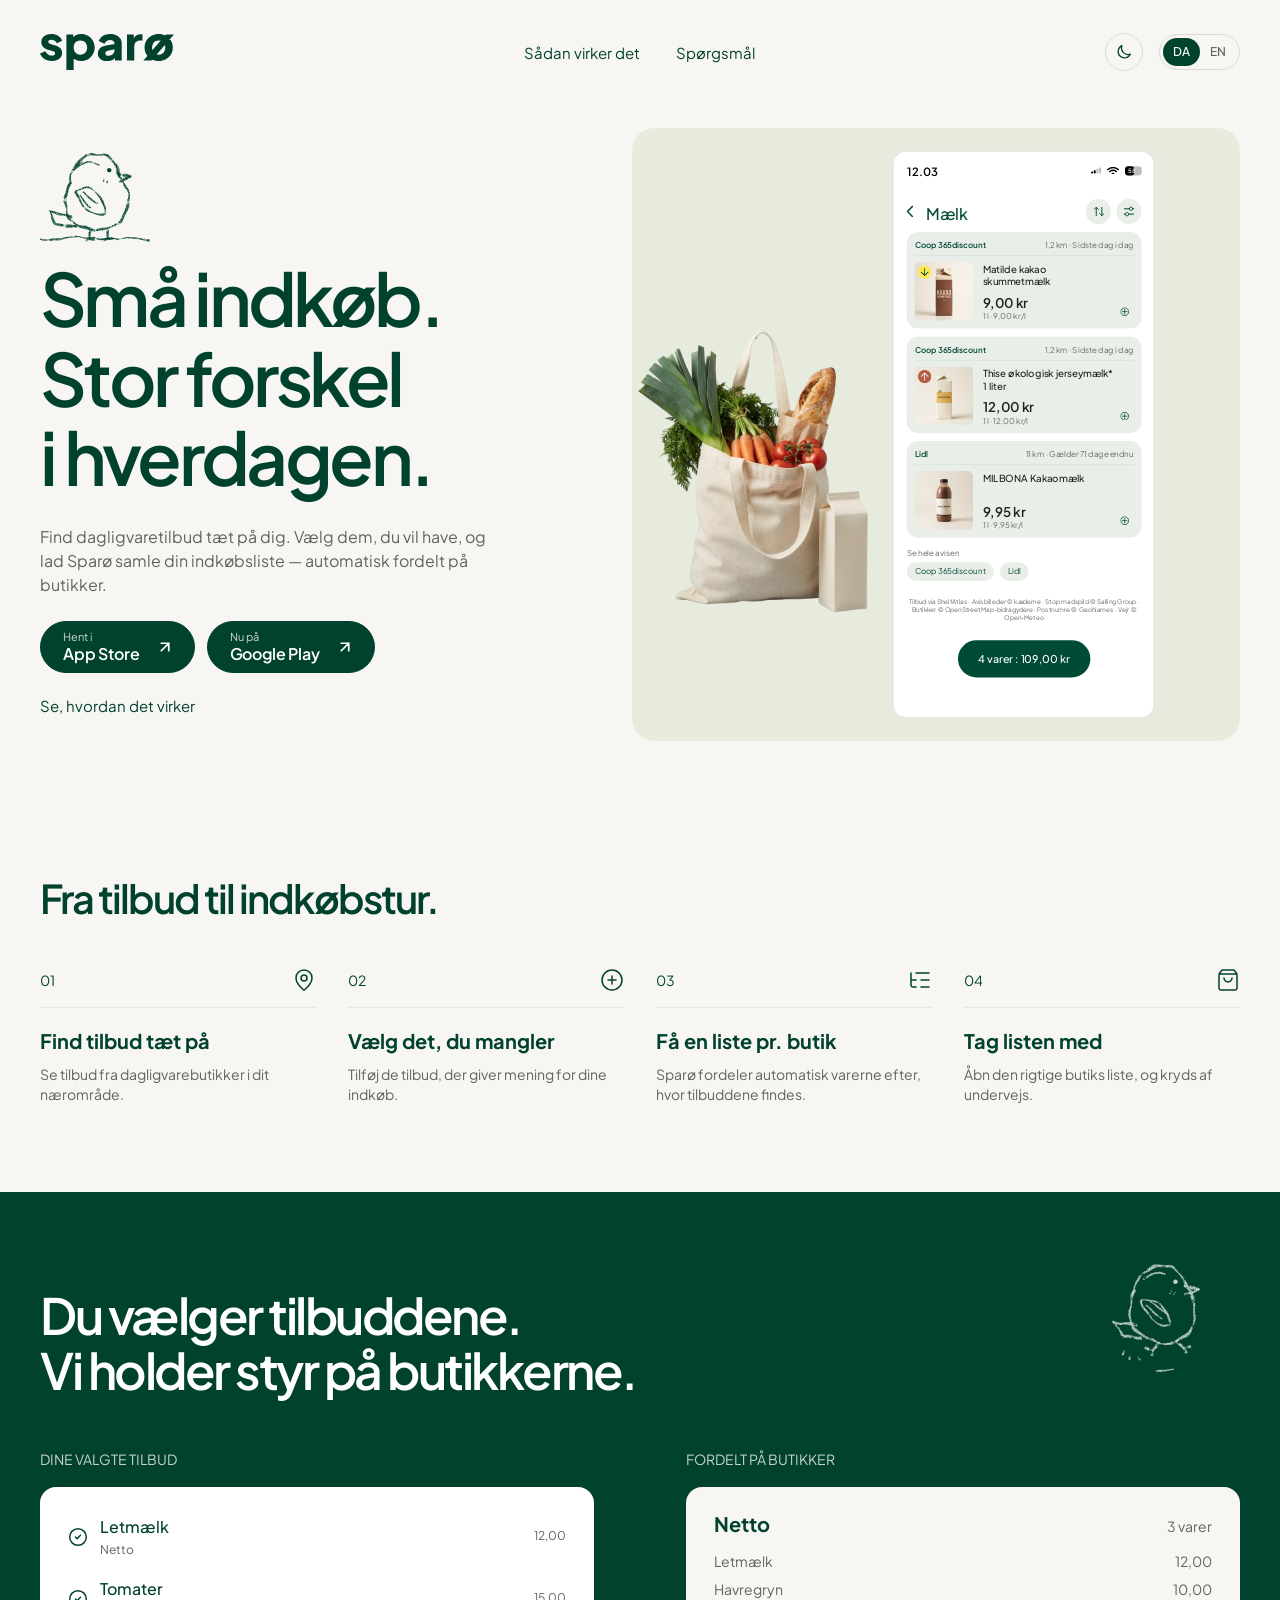
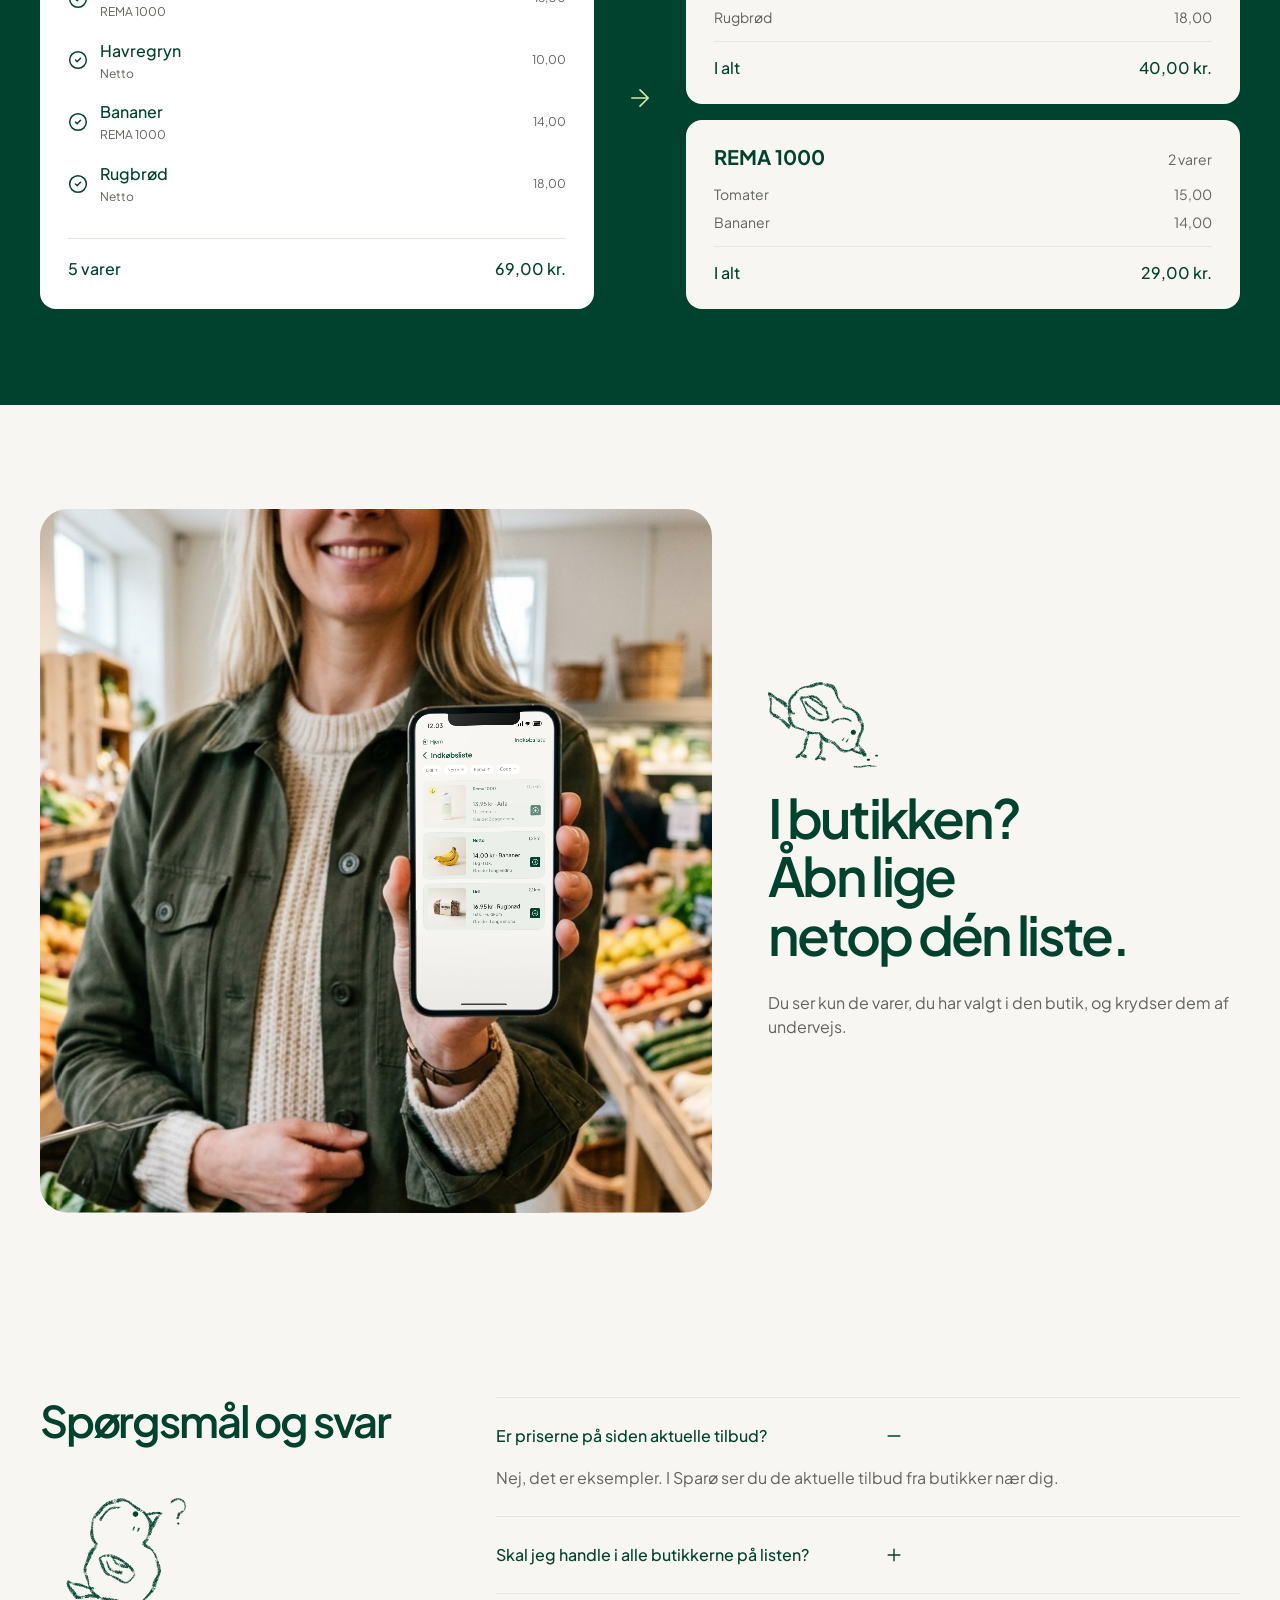
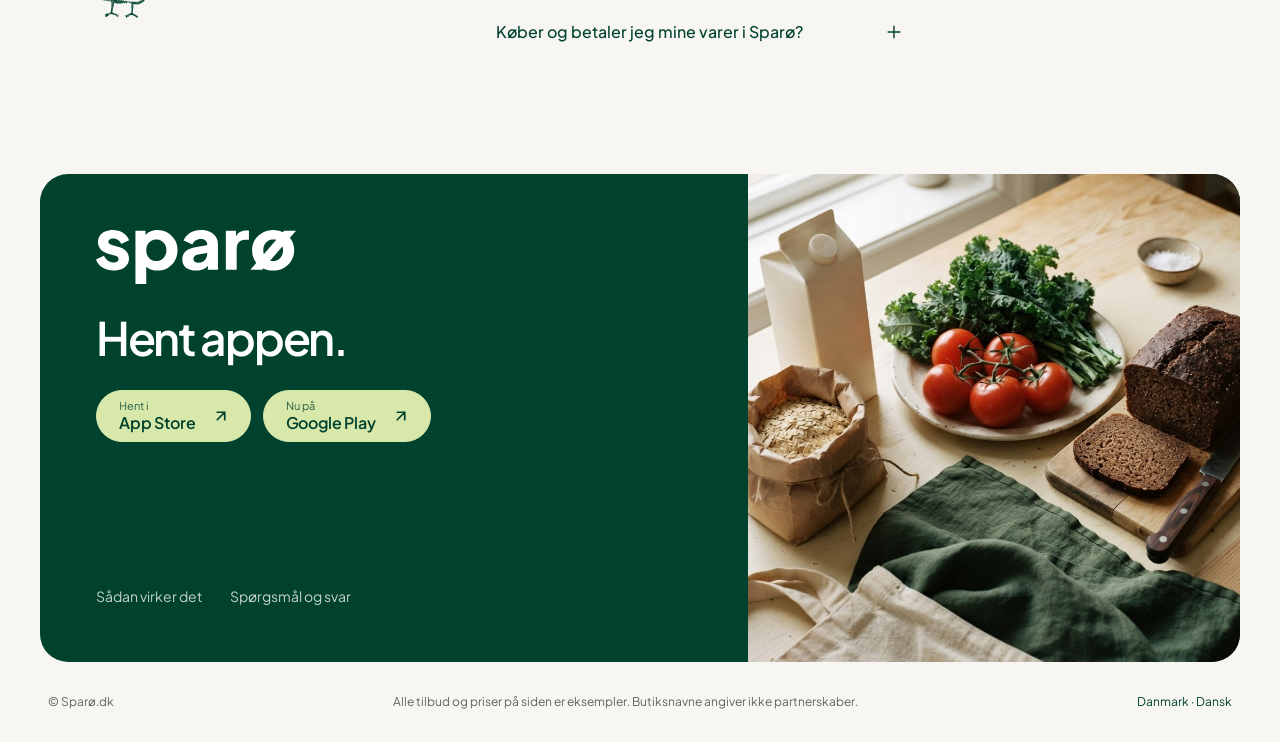
==== index.html @ b8144d5e "Add Sparø website (Danish/English) Single-page site built from the Sparø Figma designs: hero with th" ====
<!doctype html>
<html lang="da">
<head>
  <meta charset="utf-8">
  <meta name="viewport" content="width=device-width, initial-scale=1">
  <title data-i18n="meta.title">Sparø.dk · Fra tilbud til indkøbstur</title>
  <meta name="description" data-i18n-content="meta.description" content="Find dagligvaretilbud tæt på dig. Vælg dem, du vil have, og lad Sparø samle din indkøbsliste — automatisk fordelt på butikker.">
  <link rel="preconnect" href="https://fonts.googleapis.com">
  <link rel="preconnect" href="https://fonts.gstatic.com" crossorigin>
  <link href="https://fonts.googleapis.com/css2?family=Plus+Jakarta+Sans:wght@400;500;600;700&display=swap" rel="stylesheet">
  <link rel="stylesheet" href="styles.css?v=22">
  <script>
    // Theme before first paint: the visitor's saved choice, otherwise the system setting.
    (function () {
      var theme;
      try { theme = localStorage.getItem('sparo-theme'); } catch (e) {}
      if (theme !== 'light' && theme !== 'dark') theme = matchMedia('(prefers-color-scheme: dark)').matches ? 'dark' : 'light';
      document.documentElement.dataset.theme = theme;
    })();
    if (!matchMedia('(prefers-reduced-motion: reduce)').matches) {
      document.documentElement.classList.add('motion');
      setTimeout(function () { if (!window.SPARO_READY) document.documentElement.classList.remove('motion'); }, 2500);
    }
  </script>
</head>
<body>

<a class="skip-link" href="#main" data-i18n="a11y.skip">Gå til indhold</a>

<!-- Website navigation -->
<header class="site-header">
  <div class="site-header__inner container">
    <a class="site-header__logo" href="#top" aria-label="Sparø">
      <img src="assets/icons/logo.svg" width="134" height="36.5674" alt="Sparø">
    </a>
    <nav class="site-nav" id="site-nav" aria-label="Hovedmenu" data-i18n-aria="a11y.mainNav">
      <a href="#how" data-i18n="nav.how">Sådan virker det</a>
      <a href="#faq" data-i18n="nav.faq">Spørgsmål</a>
    </nav>
    <div class="site-header__actions">
      <button type="button" class="theme-toggle" data-theme-toggle aria-pressed="false" aria-label="Skift til mørk tilstand">
        <svg class="theme-toggle__icon theme-toggle__icon--moon" width="18" height="18" viewBox="0 0 24 24" fill="none" stroke="currentColor" stroke-width="1.6" stroke-linecap="round" stroke-linejoin="round" aria-hidden="true"><path d="M20.5 14.6A8.5 8.5 0 0 1 9.4 3.5 8.5 8.5 0 1 0 20.5 14.6Z"/></svg>
        <svg class="theme-toggle__icon theme-toggle__icon--sun" width="18" height="18" viewBox="0 0 24 24" fill="none" stroke="currentColor" stroke-width="1.6" stroke-linecap="round" stroke-linejoin="round" aria-hidden="true"><circle cx="12" cy="12" r="4"/><path d="M12 2.5v2M12 19.5v2M4.6 4.6 6 6M18 18l1.4 1.4M2.5 12h2M19.5 12h2M4.6 19.4 6 18M18 6l1.4-1.4"/></svg>
      </button>
      <div class="lang-switch" role="group" aria-label="Sprog / Language">
        <button type="button" class="lang-switch__btn" data-lang="da" aria-pressed="true">DA</button>
        <button type="button" class="lang-switch__btn" data-lang="en" aria-pressed="false">EN</button>
      </div>
      <button type="button" class="menu-toggle" aria-expanded="false" aria-controls="site-nav" data-i18n="nav.menu">Menu</button>
    </div>
  </div>
  <div class="scroll-progress" aria-hidden="true"></div>
</header>

<main id="main">

  <!-- Hero -->
  <section class="hero container" id="top">
    <div class="hero__promise" data-stagger>
      <img class="illo illo--perched" data-reveal="pop" src="assets/illustrations/perched.svg" width="110" height="89.5451" alt="" aria-hidden="true">
      <h1 class="display display--xl" data-reveal="headline" data-i18n="hero.title">Små indkøb.<br>Stor forskel<br>i hverdagen.</h1>
      <div class="hero__intro">
        <p class="body text-muted" data-i18n="hero.lead">Find dagligvaretilbud tæt på dig. Vælg dem, du vil have, og lad Sparø samle din indkøbsliste — automatisk fordelt på butikker.</p>
        <div class="hero__actions">
          <div class="store-ctas" role="group" aria-label="Hent appen" data-i18n-aria="store.get">
            <a class="store-btn" href="#app" data-store="ios" aria-label="Hent Sparø i App Store" data-i18n-aria="store.iosAria">
              <span class="store-btn__text"><span class="store-btn__small" data-i18n="store.iosSmall">Hent i</span><span class="store-btn__name">App Store</span></span>
              <img src="assets/icons/arrow-up-right-inverse.svg" width="18" height="18" alt="">
            </a>
            <a class="store-btn" href="#app" data-store="android" aria-label="Hent Sparø på Google Play" data-i18n-aria="store.androidAria">
              <span class="store-btn__text"><span class="store-btn__small" data-i18n="store.androidSmall">Nu på</span><span class="store-btn__name">Google Play</span></span>
              <img src="assets/icons/arrow-up-right-inverse.svg" width="18" height="18" alt="">
            </a>
          </div>
          <a class="link-nav" href="#how" data-i18n="hero.how">Se, hvordan det virker</a>
        </div>
      </div>
    </div>

    <div class="hero__story" data-reveal="scale" style="--delay: 150ms">
      <div class="stage" data-stage-width="744" data-stage-height="750">
        <div class="stage__inner story">
          <img class="story__photo" data-reveal="left" style="--delay: 550ms" data-parallax="0.04" src="assets/images/everyday-groceries.png" width="400" height="420" alt="" data-i18n-alt="alt.groceries">

          <!-- Discovery app: Figma "Sparo · Milk offers" (393 x 852), scaled to fit the story panel -->
          <div class="phone milk" data-reveal style="--delay: 400ms" aria-hidden="true">
            <p class="milk__time">12.03</p>
            <span class="milk__bar" style="left: 297.2px; top: 30px; height: 3px"></span>
            <span class="milk__bar" style="left: 301.2px; top: 28px; height: 5px"></span>
            <span class="milk__bar milk__bar--off" style="left: 305.2px; top: 26px; height: 7px"></span>
            <span class="milk__bar milk__bar--off" style="left: 309.2px; top: 24px; height: 9px"></span>
            <img class="milk__wifi" src="assets/icons/milk/wifi.svg" width="18.2001" height="11.2" alt="">
            <span class="milk__battery"><span class="milk__battery-charge"></span><span class="milk__battery-level">58</span></span>
            <img class="milk__back" src="assets/icons/milk/back.svg" width="10.4" height="18.4" alt="">
            <p class="milk__title" data-i18n="app.milk">Mælk</p>
            <img class="milk__btn" style="left: 289px" src="assets/icons/milk/sort.svg" width="38" height="38" alt="">
            <img class="milk__btn" style="left: 335px" src="assets/icons/milk/filters.svg" width="38" height="38" alt="">
            <img class="milk__sort-arrows" src="assets/icons/milk/sort-arrows.svg" width="15.35" height="13.35" alt="">
            <img class="milk__filter-icon" src="assets/icons/milk/filter-icon.svg" width="20" height="20" alt="">
            <div class="milk-offer" style="top: 121px">
              <p class="milk-offer__store">Coop 365discount</p>
              <p class="milk-offer__meta" data-i18n="app.lastDay">1,2 km · Sidste dag i dag</p>
              <span class="milk-offer__rule"></span>
              <div class="milk-offer__img">
                <img src="assets/images/product-cocoa-skim-da.jpg" data-i18n-src="img.cocoaSkim" alt="">
                <img class="milk-offer__marker milk-offer__marker--cheapest" src="assets/icons/milk/marker-cheapest.svg" width="24" height="24" alt="">
              </div>
              <p class="milk-offer__name" data-i18n="app.p1">Matilde kakao skummetmælk</p>
              <p class="milk-offer__price">9,00 kr</p>
              <p class="milk-offer__unit">1 l · 9,00 kr/l</p>
              <img class="milk-offer__add" src="assets/icons/milk/add-product.svg" width="13" height="13" alt="">
              <img class="milk-offer__plus" src="assets/icons/milk/plus.svg" width="9.2" height="9.2" alt="">
            </div>
            <div class="milk-offer" style="top: 278px">
              <p class="milk-offer__store">Coop 365discount</p>
              <p class="milk-offer__meta" data-i18n="app.lastDay">1,2 km · Sidste dag i dag</p>
              <span class="milk-offer__rule"></span>
              <div class="milk-offer__img">
                <img src="assets/images/product-jersey-da.jpg" data-i18n-src="img.jersey" alt="">
                <img class="milk-offer__marker milk-offer__marker--priciest" src="assets/icons/milk/marker-priciest.svg" width="24" height="24" alt="">
              </div>
              <p class="milk-offer__name" data-i18n="app.p2">Thise økologisk jerseymælk* 1 liter</p>
              <p class="milk-offer__price">12,00 kr</p>
              <p class="milk-offer__unit">1 l · 12,00 kr/l</p>
              <img class="milk-offer__add" src="assets/icons/milk/add-product.svg" width="13" height="13" alt="">
              <img class="milk-offer__plus" src="assets/icons/milk/plus.svg" width="9.2" height="9.2" alt="">
            </div>
            <div class="milk-offer" style="top: 435px">
              <p class="milk-offer__store">Lidl</p>
              <p class="milk-offer__meta" data-i18n="app.validLong">11 km · Gælder 71 dage endnu</p>
              <span class="milk-offer__rule"></span>
              <div class="milk-offer__img">
                <img src="assets/images/product-cocoa-bottle-da.jpg" data-i18n-src="img.cocoaBottle" alt="">
              </div>
              <p class="milk-offer__name" data-i18n="app.p3">MILBONA Kakaomælk</p>
              <p class="milk-offer__price">9,95 kr</p>
              <p class="milk-offer__unit">1 l · 9,95 kr/l</p>
              <img class="milk-offer__add" src="assets/icons/milk/add-product.svg" width="13" height="13" alt="">
              <img class="milk-offer__plus" src="assets/icons/milk/plus.svg" width="9.2" height="9.2" alt="">
            </div>
            <p class="milk__leaflet" data-i18n="app.leaflet">Se hele avisen</p>
            <span class="milk__chip" style="left: 20px; width: 131px">Coop 365discount</span>
            <span class="milk__chip" style="left: 160px; width: 43px">Lidl</span>
            <p class="milk__attribution" data-i18n="app.attribution">Tilbud via ShelfAtlas · Avisbilleder © kæderne · Stop madspild © Salling Group · Butikker © OpenStreetMap-bidragydere · Postnumre © GeoNames · Vejr © Open-Meteo</p>
            <div class="milk__basket" data-i18n="app.basket">4 varer : 109,00 kr</div>
          </div>
        </div>
      </div>
    </div>
  </section>

  <!-- How it works -->
  <section class="how" id="how">
    <div class="container">
      <h2 class="display display--md" data-reveal="headline" data-i18n="how.title">Fra tilbud til indkøbstur.</h2>
      <ol class="steps" data-stagger>
        <li class="step">
          <div class="step__marker"><span>01</span><img src="assets/icons/map-pin.svg" width="24" height="24" alt=""></div>
          <h3 class="heading" data-i18n="how.s1.title">Find tilbud tæt på</h3>
          <p class="body-sm text-muted" data-i18n="how.s1.text">Se tilbud fra dagligvarebutikker i dit nærområde.</p>
        </li>
        <li class="step">
          <div class="step__marker"><span>02</span><img src="assets/icons/circle-plus.svg" width="24" height="24" alt=""></div>
          <h3 class="heading" data-i18n="how.s2.title">Vælg det, du mangler</h3>
          <p class="body-sm text-muted" data-i18n="how.s2.text">Tilføj de tilbud, der giver mening for dine indkøb.</p>
        </li>
        <li class="step">
          <div class="step__marker"><span>03</span><img src="assets/icons/list-tree.svg" width="24" height="24" alt=""></div>
          <h3 class="heading" data-i18n="how.s3.title">Få en liste pr. butik</h3>
          <p class="body-sm text-muted" data-i18n="how.s3.text">Sparø fordeler automatisk varerne efter, hvor tilbuddene findes.</p>
        </li>
        <li class="step">
          <div class="step__marker"><span>04</span><img src="assets/icons/shopping-bag.svg" width="24" height="24" alt=""></div>
          <h3 class="heading" data-i18n="how.s4.title">Tag listen med</h3>
          <p class="body-sm text-muted" data-i18n="how.s4.text">Åbn den rigtige butiks liste, og kryds af undervejs.</p>
        </li>
      </ol>
    </div>
  </section>

  <!-- Sorted by store -->
  <section class="sorted" id="list">
    <div class="container">
      <img class="illo illo--hopping" data-reveal="pop" style="--delay: 300ms" src="assets/illustrations/hopping-light.svg" width="88" height="108.455" alt="" aria-hidden="true" loading="lazy">
      <div class="split-heading">
        <div class="split-heading__title split-heading__title--740" data-stagger>
          <h2 class="display display--lg2 text-inverse" data-reveal="headline" data-i18n="sorted.title">Du vælger tilbuddene.<br>Vi holder styr på butikkerne.</h2>
        </div>
      </div>

      <div class="flow" data-stagger style="--stagger: 160ms">
        <div class="flow__stage">
          <p class="flow__label" data-i18n="sorted.selectedLabel">DINE VALGTE TILBUD</p>
          <div class="summary" data-stagger style="--delay: 350ms; --stagger: 70ms">
            <div class="summary__item">
              <img src="assets/icons/circle-check-small.svg" width="20" height="20" alt="">
              <div><strong data-i18n="item.milk">Letmælk</strong><span>Netto</span></div>
              <span class="summary__price">12,00</span>
            </div>
            <div class="summary__item">
              <img src="assets/icons/circle-check-small.svg" width="20" height="20" alt="">
              <div><strong data-i18n="item.tomatoes">Tomater</strong><span>REMA 1000</span></div>
              <span class="summary__price">15,00</span>
            </div>
            <div class="summary__item">
              <img src="assets/icons/circle-check-small.svg" width="20" height="20" alt="">
              <div><strong data-i18n="item.oats">Havregryn</strong><span>Netto</span></div>
              <span class="summary__price">10,00</span>
            </div>
            <div class="summary__item">
              <img src="assets/icons/circle-check-small.svg" width="20" height="20" alt="">
              <div><strong data-i18n="item.bananas">Bananer</strong><span>REMA 1000</span></div>
              <span class="summary__price">14,00</span>
            </div>
            <div class="summary__item">
              <img src="assets/icons/circle-check-small.svg" width="20" height="20" alt="">
              <div><strong data-i18n="item.rye">Rugbrød</strong><span>Netto</span></div>
              <span class="summary__price">18,00</span>
            </div>
            <div class="summary__total"><span data-i18n="sorted.count">5 varer</span><span>69,00 kr.</span></div>
          </div>
        </div>

        <img class="flow__arrow" data-reveal="left" src="assets/icons/arrow-right.svg" width="28" height="28" alt="">

        <div class="flow__stage">
          <p class="flow__label" data-i18n="sorted.groupsLabel">FORDELT PÅ BUTIKKER</p>
          <div class="store-groups" data-stagger style="--delay: 650ms; --stagger: 140ms">
          <article class="store-card">
            <div class="store-card__head"><h3 class="heading">Netto</h3><span data-i18n="sorted.items3">3 varer</span></div>
            <ul class="store-card__items">
              <li><span data-i18n="item.milk">Letmælk</span><span>12,00</span></li>
              <li><span data-i18n="item.oats">Havregryn</span><span>10,00</span></li>
              <li><span data-i18n="item.rye">Rugbrød</span><span>18,00</span></li>
            </ul>
            <div class="store-card__total"><span data-i18n="sorted.subtotal">I alt</span><span>40,00 kr.</span></div>
          </article>
          <article class="store-card">
            <div class="store-card__head"><h3 class="heading">REMA 1000</h3><span data-i18n="sorted.items2">2 varer</span></div>
            <ul class="store-card__items">
              <li><span data-i18n="item.tomatoes">Tomater</span><span>15,00</span></li>
              <li><span data-i18n="item.bananas">Bananer</span><span>14,00</span></li>
            </ul>
            <div class="store-card__total"><span data-i18n="sorted.subtotal">I alt</span><span>29,00 kr.</span></div>
          </article>
          </div>
        </div>
      </div>
    </div>
  </section>

  <!-- In the store -->
  <section class="trip container">
    <div class="trip__media" data-reveal="scale">
      <div class="stage" data-stage-width="680" data-stage-height="712">
        <div class="stage__inner trip-photo">
          <div class="trip-photo__scene" data-parallax="0.04">
            <img class="trip-photo__img" src="assets/images/in-store-shopper.jpg" width="1024" height="1024" alt="" data-i18n-alt="alt.trip">
            <!-- Sparø UI warped onto the phone screen in the photo -->
            <div class="phone-screen" aria-hidden="true">
              <div class="phone-screen__ui" data-reveal="fade" style="--delay: 500ms">
                <div class="phone-screen__status">
                  <span class="phone__time">12.03</span>
                  <span class="phone__indicators">
                    <span class="phone__signal"><i></i><i></i><i></i><i></i></span>
                    <img src="assets/icons/wifi.svg" width="16" height="12" alt="">
                    <span class="phone__battery"><span><i></i></span><b></b></span>
                  </span>
                </div>
                <div class="mini-app">
                  <div class="mini-app__nav">
                    <span class="mini-app__home"><img src="assets/icons/home.svg" width="16" height="16" alt=""><span data-i18n="app.home">Hjem</span></span>
                    <span data-i18n="app.shoppingList">Indkøbsliste</span>
                  </div>
                  <div class="mini-app__heading">
                    <img src="assets/icons/back.svg" width="12" height="20" alt="">
                    <strong data-i18n="app.shoppingList">Indkøbsliste</strong>
                  </div>
                  <div class="mini-app__chips">
                    <span class="chip chip--static">Lidl<img src="assets/icons/price-up.svg" width="8" height="8" alt=""></span>
                    <span class="chip chip--static">Netto<img src="assets/icons/price-up.svg" width="8" height="8" alt=""></span>
                    <span class="chip chip--static">Rema<img src="assets/icons/price-up.svg" width="8" height="8" alt=""></span>
                    <span class="chip chip--static">Coop<img src="assets/icons/price-up.svg" width="8" height="8" alt=""></span>
                  </div>
                  <div class="product-row product-row--faded">
                    <div class="product-row__photo">
                      <img class="product-row__img" src="assets/images/product-milk-da.jpg" data-i18n-src="img.milk" alt="">
                      <img class="product-row__marker" src="assets/icons/marker-cheapest.svg" width="24" height="24" alt="">
                    </div>
                    <div class="product-row__body">
                      <div class="product-row__top"><strong>Rema 1000</strong><span data-i18n="app.r1.dist">0,5 km</span></div>
                      <div class="product-row__bottom">
                        <div>
                          <p class="product-row__price" data-i18n="app.r1.price">13,95 kr · Arla</p>
                          <p data-i18n="app.r1.meta">1 l · Letmælk</p>
                          <p data-i18n="app.r1.valid">Gælder 2 dage endnu</p>
                        </div>
                        <img src="assets/icons/row-arrow.svg" width="29" height="29" alt="">
                      </div>
                    </div>
                  </div>
                  <div class="product-row">
                    <div class="product-row__photo">
                      <img class="product-row__img" src="assets/images/product-bananas.jpg" alt="">
                    </div>
                    <div class="product-row__body">
                      <div class="product-row__top"><strong>Netto</strong><span data-i18n="app.r2.dist">1,2 km</span></div>
                      <div class="product-row__bottom">
                        <div>
                          <p class="product-row__price" data-i18n="app.r2.price">14,00 kr · Bananer</p>
                          <p data-i18n="app.r2.meta">1 kg · 1 stk.</p>
                          <p data-i18n="app.r2.valid">Gælder 1 dag endnu</p>
                        </div>
                        <img src="assets/icons/row-arrow.svg" width="29" height="29" alt="">
                      </div>
                    </div>
                  </div>
                  <div class="product-row">
                    <div class="product-row__photo">
                      <img class="product-row__img" src="assets/images/product-rye-da.jpg" data-i18n-src="img.rye" alt="">
                    </div>
                    <div class="product-row__body">
                      <div class="product-row__top"><strong>Lidl</strong><span data-i18n="app.r3.dist">2,1 km</span></div>
                      <div class="product-row__bottom">
                        <div>
                          <p class="product-row__price" data-i18n="app.r3.price">16,95 kr · Rugbrød</p>
                          <p data-i18n="app.r3.meta">1 stk. · Fuldkorn</p>
                          <p data-i18n="app.r3.valid">Gælder 3 dage endnu</p>
                        </div>
                        <img src="assets/icons/row-arrow.svg" width="29" height="29" alt="">
                      </div>
                    </div>
                  </div>
                </div>
                <span class="phone-screen__home-bar"></span>
              </div>
              <span class="phone-screen__notch"></span>
              <span class="phone-screen__glare"></span>
            </div>
          </div>
        </div>
      </div>
    </div>

    <div class="trip__guidance" data-stagger>
      <img class="illo illo--pecking" data-reveal="pop" src="assets/illustrations/pecking.svg" width="110" height="85.4822" alt="" aria-hidden="true" loading="lazy">
      <h2 class="display display--xl2" data-reveal="headline" data-i18n="trip.title">I butikken?<br>Åbn lige<br>netop dén liste.</h2>
      <p class="body text-muted" data-i18n="trip.lead">Du ser kun de varer, du har valgt i den butik, og krydser dem af undervejs.</p>
    </div>
  </section>

  <!-- Questions -->
  <section class="faq" id="faq">
    <div class="container faq__inner">
      <div class="faq__intro" data-stagger>
        <h2 class="display display--lg" data-reveal="headline" data-i18n="faq.title">Spørgsmål og svar</h2>
        <img class="illo illo--curious" data-reveal="pop" src="assets/illustrations/curious.svg" width="120" height="119.931" alt="" aria-hidden="true" loading="lazy">
      </div>
      <div class="faq__list" data-stagger style="--stagger: 80ms">
        <details class="faq-item" open>
          <summary>
            <span data-i18n="faq.q1">Er priserne på siden aktuelle tilbud?</span>
            <span class="faq-item__icon"><img class="faq-item__minus" src="assets/icons/minus.svg" width="20" height="20" alt=""><img class="faq-item__plus" src="assets/icons/plus.svg" width="20" height="20" alt=""></span>
          </summary>
          <div class="faq-item__body"><p class="body text-muted" data-i18n="faq.a1">Nej, det er eksempler. I Sparø ser du de aktuelle tilbud fra butikker nær dig.</p></div>
        </details>
        <details class="faq-item">
          <summary>
            <span data-i18n="faq.q2">Skal jeg handle i alle butikkerne på listen?</span>
            <span class="faq-item__icon"><img class="faq-item__minus" src="assets/icons/minus.svg" width="20" height="20" alt=""><img class="faq-item__plus" src="assets/icons/plus.svg" width="20" height="20" alt=""></span>
          </summary>
          <div class="faq-item__body"><p class="body text-muted" data-i18n="faq.a2">Nej. Du kan fjerne varer eller springe en butik over.</p></div>
        </details>
        <details class="faq-item">
          <summary>
            <span data-i18n="faq.q3">Køber og betaler jeg mine varer i Sparø?</span>
            <span class="faq-item__icon"><img class="faq-item__minus" src="assets/icons/minus.svg" width="20" height="20" alt=""><img class="faq-item__plus" src="assets/icons/plus.svg" width="20" height="20" alt=""></span>
          </summary>
          <div class="faq-item__body"><p class="body text-muted" data-i18n="faq.a3">Nej. Du handler og betaler i butikken, som du plejer.</p></div>
        </details>
      </div>
    </div>
  </section>

</main>

<!-- Footer -->
<footer class="site-footer" id="app">
  <div class="container">
    <div class="app-card" data-reveal="scale">
      <div class="app-card__content" data-stagger style="--delay: 200ms">
        <img class="app-card__logo" src="assets/icons/logo-inverse.svg" width="256" height="69.8601" alt="Sparø">
        <h2 class="display display--lg3 text-inverse" data-reveal="headline" data-i18n="footer.title">Hent appen.</h2>
        <div class="store-ctas" role="group" aria-label="Hent appen" data-i18n-aria="store.get">
          <a class="store-btn store-btn--lime" href="#app" data-store="ios" aria-label="Hent Sparø i App Store" data-i18n-aria="store.iosAria">
            <span class="store-btn__text"><span class="store-btn__small" data-i18n="store.iosSmall">Hent i</span><span class="store-btn__name">App Store</span></span>
            <img src="assets/icons/arrow-up-right.svg" width="18" height="18" alt="">
          </a>
          <a class="store-btn store-btn--lime" href="#app" data-store="android" aria-label="Hent Sparø på Google Play" data-i18n-aria="store.androidAria">
            <span class="store-btn__text"><span class="store-btn__small" data-i18n="store.androidSmall">Nu på</span><span class="store-btn__name">Google Play</span></span>
            <img src="assets/icons/arrow-up-right.svg" width="18" height="18" alt="">
          </a>
        </div>
        <nav class="app-card__links" aria-label="Sidefod" data-i18n-aria="a11y.footerNav">
          <a href="#how" data-i18n="nav.how">Sådan virker det</a>
          <a href="#faq" data-i18n="footer.faq">Spørgsmål og svar</a>
        </nav>
      </div>
      <img class="app-card__photo" data-parallax="0.05" src="assets/images/groceries-at-home.jpg" width="464" height="488" alt="" data-i18n-alt="alt.home" loading="lazy">
    </div>
    <div class="site-footer__notes" data-reveal="fade">
      <p>© Sparø.dk</p>
      <p data-i18n="footer.disclaimer">Alle tilbud og priser på siden er eksempler. Butiksnavne angiver ikke partnerskaber.</p>
      <button type="button" class="site-footer__lang" data-lang-toggle data-i18n="footer.lang">Danmark · Dansk</button>
    </div>
  </div>
</footer>

<script src="i18n.js?v=22"></script>
<script src="main.js?v=22"></script>
</body>
</html>
---- styles.css ----
/* Sparø — tokens from the Figma "Sparo" variables */
:root {
  --brand-primary: #00422e;
  --text-brand: #00422e;
  --text-primary: #20211f;
  --text-muted: #62635e;
  --text-secondary: #777873;
  --text-inverse: #ffffff;
  --text-mint: #c4d3c8;
  --background-page: #f7f6f2;
  --surface-default: #ffffff;
  --surface-selected: #00422e;
  --surface-sage: #e6ebdd;
  --surface-lime: #d8e8ab;
  --surface-photo: #f4f0e7;
  --surface-store: #f0f2ea;
  --color-soft-green: #eaf0e9;
  --border-subtle: #e7e5de;
  --border-control: #d9d9d9;
  --border-hover: #dcdad1;

  /* Roles: brand green as text vs. as a filled panel; dark mode splits them */
  --ink: #00422e;
  --panel: #00422e;
  --panel-hover: #00563c;
  --header-bg: rgba(247, 246, 242, 0.88);
  --header-bg-clear: rgba(247, 246, 242, 0);

  /* in-app mockup palette */
  --app-green: #004b38;
  --app-surface: #e9efe8;
  --app-muted: #686c66;
  --app-ink: #202420;
  --app-rule: #d5ded5;

  --radius-pill: 999px;
  --radius-card: 16px;
  --radius-control: 8px;
  --radius-chip: 23px;
  --radius-search: 51px;
  --radius-panel: 28px;

  --shadow-surface: 0 2px 8px 0 rgba(32, 33, 31, 0.04);

  --gutter: 64px;
  --font: "Plus Jakarta Sans", system-ui, -apple-system, "Segoe UI", sans-serif;
  color-scheme: light;
}

/* Dark mode: set on <html> by the inline head script (system setting or the visitor's choice) */
:root[data-theme="dark"] {
  --text-brand: #e2edd8;
  --text-primary: #e8eee9;
  --text-muted: #a3aea7;
  --text-secondary: #8d998f;
  --background-page: #0f1612;
  --surface-default: #18221d;
  --surface-selected: #2f6b50;
  --surface-sage: #1c2a23;
  --border-subtle: #29362f;
  --border-control: #3b4b42;
  --border-hover: #3f5046;
  --ink: #e2edd8;
  --panel: #12392b;
  --panel-hover: #1a4a38;
  --header-bg: rgba(15, 22, 18, 0.86);
  --header-bg-clear: rgba(15, 22, 18, 0);
  color-scheme: dark;
}

/* The phone mockups are app screenshots,
so they keep the light palette in both themes */
.phone,
.phone-screen {
  --text-brand: #00422e; --text-primary: #20211f; --text-muted: #62635e; --text-secondary: #777873;
  --background-page: #f7f6f2; --surface-default: #ffffff; --border-subtle: #e7e5de; --ink: #00422e;
  color: var(--ink);
}

*, *::before, *::after { box-sizing: border-box; }

html { scroll-behavior: smooth; -webkit-text-size-adjust: 100%; }
@media (prefers-reduced-motion: reduce) { html { scroll-behavior: auto; } }

body {
  margin: 0;
  background: var(--background-page);
  color: var(--ink);
  font-family: var(--font);
  font-size: 16px;
  line-height: 24px;
  -webkit-font-smoothing: antialiased;
  overflow-x: hidden;
}

h1, h2, h3, p, ol, ul { margin: 0; }
ol, ul { padding: 0; list-style: none; }
img { display: block; flex-shrink: 0; }
a { color: inherit; text-decoration: none; }
button { font: inherit; color: inherit; background: none; border: 0; padding: 0; cursor: pointer; }
[hidden] { display: none !important; }

:focus-visible { outline: 2px solid var(--ink); outline-offset: 3px; border-radius: 4px; }
.sorted :focus-visible, .app-card :focus-visible { outline-color: var(--surface-lime); }
.skip-link {
  position: absolute; left: 16px; top: -48px; z-index: 100;
  background: var(--panel); color: var(--text-inverse);
  padding: 8px 16px; border-radius: var(--radius-pill); font-size: 14px;
}
.skip-link:focus { top: 16px; }

.container { width: 100%; max-width: 1440px; margin-inline: auto; padding-inline: var(--gutter); }
/* ---------- Type ---------- */
.display { font-weight: 600; line-height: 1.09; letter-spacing: -0.05em; color: var(--ink); }
.display--xl { font-size: clamp(46px, 5.7vw, 82px); }
.display--xl2 { font-size: clamp(40px, 4.2vw, 60px); }
.display--lg { font-size: clamp(34px, 3.4vw, 48px); }
.display--md { font-size: clamp(32px, 3.1vw, 44px); }
.display--lg2 { font-size: clamp(36px, 3.9vw, 56px); }
.display--lg3 { font-size: clamp(36px, 3.6vw, 52px); }
.heading { font-size: 20px; line-height: 26px; font-weight: 700; color: var(--ink); }
.body { font-size: 16px; line-height: 24px; }
.body-sm { font-size: 14px; line-height: 20px; }
.text-muted { color: var(--text-muted); }
.text-inverse { color: var(--text-inverse); }
.store-btn:active, .chip:active { scale: .97; }
.link-nav { font-size: 15px; line-height: 21px; color: var(--ink); white-space: nowrap; }
.link-nav:hover, .site-nav a:hover { text-decoration: underline; text-underline-offset: 4px; }

/* ---------- App store CTAs ---------- */
.store-ctas { display: flex; flex-wrap: wrap; gap: 12px; }
.store-btn {
  display: inline-flex; align-items: center; gap: 16px;
  min-height: 52px; padding: 8px 20px 8px 22px; border-radius: var(--radius-pill);
  background: var(--panel); color: var(--text-inverse);
  border: 1px solid var(--panel);
  transition: background-color .2s ease, border-color .2s ease;
}
.store-btn__text { display: flex; flex-direction: column; }
.store-btn__small { font-size: 11px; line-height: 14px; opacity: .8; }
.store-btn__name { font-size: 16px; line-height: 20px; font-weight: 600; letter-spacing: -0.01em; white-space: nowrap; }
.store-btn img { transition: transform .2s ease; }
.store-btn:hover { background: var(--panel-hover); }
.store-btn:hover img { transform: translate(2px, -2px); }
.store-btn--lime { background: var(--surface-lime); color: var(--brand-primary); border-color: var(--surface-lime); }
.store-btn--lime:hover { background: #e3f0bd; border-color: #e3f0bd; }

/* ---------- Illustrations ---------- */
.illo { pointer-events: none; user-select: none; }
.hero__promise, .sorted > .container { position: relative; }
.illo--perched { align-self: flex-start; margin-bottom: -12px; }
.illo--pecking { align-self: flex-start; margin-bottom: -8px; }
.illo--hopping { position: absolute; top: 72px; right: calc(var(--gutter) + 40px); }
.illo--curious { margin: 30px 0 0 26px; }

/* ---------- Header ---------- */
.site-header {
  position: sticky; top: 0; z-index: 50;
  background: var(--header-bg-clear);
  transition: background-color .35s ease, box-shadow .35s ease, backdrop-filter .35s ease;
}
.site-header.is-scrolled, .site-header.is-open {
  background: var(--header-bg);
  -webkit-backdrop-filter: saturate(1.4) blur(14px); backdrop-filter: saturate(1.4) blur(14px);
  box-shadow: 0 10px 30px -22px rgba(32, 33, 31, 0.35);
}
.site-header__logo img { transform-origin: left center; transition: transform .45s var(--ease-out); }
.site-header.is-scrolled .site-header__logo img { transform: scale(.88); }
.scroll-progress {
  position: absolute; left: 0; right: 0; bottom: 0; height: 2px;
  background: var(--ink); transform-origin: left center; transform: scaleX(var(--progress, 0));
  opacity: 0; transition: opacity .3s ease;
}
.site-header.is-scrolled .scroll-progress { opacity: 1; }
section[id] { scroll-margin-top: 88px; }
.site-header__inner { height: 104px; display: flex; align-items: center; justify-content: space-between; gap: 24px; }
.site-nav { display: flex; gap: 36px; font-size: 15px; line-height: 21px; white-space: nowrap; }
.site-header__actions { display: flex; align-items: center; gap: 16px; }

.lang-switch { display: inline-flex; padding: 3px; border: 1px solid var(--border-control); border-radius: var(--radius-pill); }
.lang-switch__btn { font-size: 12px; line-height: 16px; font-weight: 500; padding: 6px 10px; border-radius: var(--radius-pill); color: var(--text-muted); }
.lang-switch__btn[aria-pressed="true"] { background: var(--surface-selected); color: var(--text-inverse); }

.theme-toggle {
  position: relative; width: 38px; height: 38px; flex-shrink: 0;
  display: inline-flex; align-items: center; justify-content: center;
  border: 1px solid var(--border-control); border-radius: var(--radius-pill); color: var(--ink);
  transition: border-color .2s ease, background-color .2s ease;
}
.theme-toggle:hover { border-color: var(--ink); }
.theme-toggle__icon { position: absolute; transition: opacity .3s ease, transform .5s var(--ease-out); }
.theme-toggle__icon--sun, :root[data-theme="dark"] .theme-toggle__icon--moon { opacity: 0; transform: rotate(-60deg) scale(.6); }
:root[data-theme="dark"] .theme-toggle__icon--sun { opacity: 1; transform: none; }

/* Cross-fade between themes where the browser supports view transitions */
::view-transition-old(root),
::view-transition-new(root) { animation-duration: .45s; }

.menu-toggle { display: none; font-size: 15px; line-height: 21px; font-weight: 500; padding: 10px 16px; border: 1px solid var(--border-control); border-radius: var(--radius-pill); }

/* ---------- Scaled stages ---------- */
.stage { position: relative; width: 100%; }
.stage__inner { position: absolute; top: 0; left: 0; transform: scale(var(--stage-scale, 1)); transform-origin: top left; }

/* ---------- Hero ---------- */
.hero { display: flex; align-items: center; gap: 40px; padding: 24px 40px 64px var(--gutter); }
.hero__promise { width: 552px; flex-shrink: 0; display: flex; flex-direction: column; gap: 28px; }
.hero__promise .display--xl { white-space: nowrap; }
.hero__intro { width: 460px; max-width: 100%; display: flex; flex-direction: column; gap: 24px; }
.hero__actions { display: flex; align-items: center; gap: 22px; flex-wrap: wrap; }
.hero__story { flex: 1; min-width: 0; }

.story { width: 744px; height: 750px; background: var(--surface-sage); border-radius: var(--radius-panel); overflow: hidden; }
.story__photo { position: absolute; left: -40px; top: 206px; width: 400px; height: 420px; object-fit: cover; }

.phone {
  position: absolute; left: 282px; top: 28px; width: 393px; height: 694px;
  display: flex; flex-direction: column; gap: 8px; overflow: hidden;
  background: #fff; border: 1px solid var(--border-control); border-radius: 16px;
}

/* Hero phone,
laid out exactly as the Figma "Sparo · Milk offers" frame (393 x 852) and scaled to 694px tall */
.milk { display: block; left: 318.5px; height: 852px; scale: 0.8146; transform-origin: 0 0; border-radius: 20px; }
.milk > * { position: absolute; margin: 0; }
.milk__time { left: 21px; top: 19px; font-size: 17px; line-height: 22.1px; font-weight: 600; color: #000; }
.milk__bar { width: 2.8px; border-radius: 1px; background: #000; }
.milk__bar--off { background: #bdbdbd; }
.milk__wifi { left: 320.9px; top: 22.9px; }
.milk__battery { left: 348px; top: 21.5px; width: 25px; height: 14px; border-radius: 5px; background: #bdbdbd; }
.milk__battery-charge { position: absolute; inset: 0 auto 0 0; width: 14px; border-radius: 5px; background: #000; }
.milk__battery-level { position: absolute; left: 5px; top: 0; width: 16px; font-size: 9px; line-height: 14px; font-weight: 600; color: #fff; }
.milk__back { left: 19.8px; top: 80.8px; }
.milk__title { left: 49px; top: 76px; font-size: 24px; line-height: 34px; font-weight: 500; color: #004b38; }
.milk__btn { top: 71px; }
.milk__sort-arrows { left: 301.3px; top: 83.3px; }
.milk__filter-icon { left: 344px; top: 80px; }

.milk-offer { left: 20px; width: 353px; height: 145px; border-radius: 17px; background: #e9efe8; overflow: hidden; }
.milk-offer > * { position: absolute; margin: 0; }
.milk-offer__store { left: 12px; top: 11px; font-size: 12px; line-height: 18px; font-weight: 600; color: #004b38; white-space: nowrap; }
.milk-offer__meta { right: 12px; top: 11px; font-size: 12px; line-height: 18px; color: #686c66; text-align: right; white-space: nowrap; }
.milk-offer__rule { left: 12px; top: 34.5px; width: 329px; height: 0.5px; background: #d5ded5; }
.milk-offer__img { left: 12px; top: 45px; width: 88px; height: 88px; border-radius: 8px; overflow: hidden; background: #f4f0e7; }
.milk-offer__img > img:first-child { width: 100%; height: 100%; object-fit: cover; }
.milk-offer__marker { position: absolute; left: 5px; top: 5px; width: 20px; height: 20px; }
.milk-offer__marker--priciest { rotate: 180deg; }
.milk-offer__name { left: 114px; top: 46px; width: 200px; font-size: 14.6px; line-height: 19px; font-weight: 500; color: #202420; }
.milk-offer__price { left: 114px; top: 92px; font-size: 20px; line-height: 27px; font-weight: 600; color: #202420; }
.milk-offer__unit { left: 114px; top: 118px; font-size: 12px; line-height: 17px; color: #686c66; }
.milk-offer__add { left: 321px; top: 113px; }
.milk-offer__plus { left: 322.9px; top: 114.9px; }

.milk__leaflet { left: 20px; top: 595px; font-size: 12px; line-height: 18px; color: #686c66; }
.milk__chip { top: 617px; height: 28px; padding: 5px 12px; border-radius: 14px; background: #e9efe8; font-size: 12px; line-height: 18px; color: #004b38; white-space: nowrap; }
.milk__attribution { left: 20px; top: 669px; width: 353px; font-size: 9.5px; line-height: 12px; color: #686c66; text-align: center; }
.milk__basket {
  left: 97px; top: 734px; width: 199px; height: 56px; border-radius: 28px; background: #004b38;
  display: flex; align-items: center; justify-content: center;
  font-size: 16px; line-height: 23px; font-weight: 500; color: #fff; white-space: nowrap;
}
.phone__time { font-size: 17px; font-weight: 600; line-height: normal; color: var(--text-primary); }
.phone__indicators { display: flex; align-items: center; gap: 6px; }
.phone__signal { display: flex; align-items: flex-end; gap: 2px; }
.phone__signal i { width: 3px; background: #000; border-radius: 1px; }
.phone__signal i:nth-child(1) { height: 2px; }
.phone__signal i:nth-child(2) { height: 6px; }
.phone__signal i:nth-child(3) { height: 10px; }
.phone__signal i:nth-child(4) { height: 14px; }
.phone__battery { display: flex; align-items: center; gap: 1px; height: 16px; }
.phone__battery > span { display: flex; width: 24px; height: 12px; padding: 2px; border: 1.5px solid #000; border-radius: 3px; }
.phone__battery > span i { flex: 1; background: #000; border-radius: 1px; }
.phone__battery b { width: 2px; height: 6px; background: #000; border-radius: 1px; }

/* ---------- How it works ---------- */
.how > .container { padding-top: 72px; padding-bottom: 88px; display: flex; flex-direction: column; gap: 48px; }
.steps { display: grid; grid-template-columns: repeat(4, minmax(0, 1fr)); gap: 32px; }
.step { display: flex; flex-direction: column; }
.step__marker { position: relative; display: flex; align-items: center; justify-content: space-between; padding-bottom: 16px; margin-bottom: 20px; font-size: 14px; }
.step .heading { margin-bottom: 10px; }

/* ---------- Shared split heading ---------- */
.split-heading { display: flex; align-items: flex-end; gap: 100px; }
.split-heading > p { flex: 1; min-width: 0; }
.split-heading__title { flex-shrink: 0; display: flex; flex-direction: column; gap: 20px; max-width: 100%; }
.split-heading__title--740 { width: 740px; }
.chip {
  display: inline-flex; align-items: center; gap: 6px; height: 28px; padding: 0 10px;
  background: var(--surface-default); border-radius: var(--radius-chip);
  font-size: 12px; line-height: 16px; color: var(--text-secondary); white-space: nowrap;
  transition: background-color .15s ease, color .15s ease;
}

/* ---------- Sorted by store ---------- */
.sorted { background: var(--panel); }
.sorted > .container { padding-top: 96px; padding-bottom: 96px; display: flex; flex-direction: column; gap: 52px; }
/* Two equal columns: mixed selection → the same items grouped per store */
.flow { display: grid; grid-template-columns: minmax(0, 1fr) 28px minmax(0, 1fr); gap: 32px; align-items: stretch; }
.flow__stage { min-width: 0; display: flex; flex-direction: column; gap: 18px; }
.flow__label { font-size: 14px; line-height: 20px; color: var(--text-mint); }
.flow__arrow { align-self: center; margin-top: 38px; }

.summary { flex: 1; display: flex; flex-direction: column; gap: 18px; padding: 28px; background: var(--surface-default); border-radius: var(--radius-card); }
.summary__item { display: flex; align-items: center; gap: 12px; }
.summary__item > div { flex: 1; min-width: 0; display: flex; flex-direction: column; gap: 3px; white-space: nowrap; }
.summary__item strong { font-size: 16px; line-height: 24px; font-weight: 500; }
.summary__item span { font-size: 12px; line-height: 16.8px; color: var(--text-muted); }
.summary__price { font-size: 14px; line-height: 20px; color: var(--text-muted); }
.summary__total,
.store-card__total {
  margin-top: auto; padding-top: 18px; border-top: 1px solid var(--border-subtle);
  display: flex; justify-content: space-between; gap: 12px;
  font-size: 16px; line-height: 24px; font-weight: 500; white-space: nowrap;
}

.store-groups { flex: 1; display: flex; flex-direction: column; gap: 16px; }
.store-card { flex: 1; display: flex; flex-direction: column; gap: 14px; padding: 24px 28px; background: var(--background-page); border-radius: var(--radius-card); }
.store-card__head { display: flex; align-items: baseline; justify-content: space-between; gap: 12px; white-space: nowrap; }
.store-card__head span { font-size: 14px; line-height: 20px; color: var(--text-muted); }
.store-card__items { display: flex; flex-direction: column; gap: 8px; }
.store-card__items li { display: flex; justify-content: space-between; gap: 12px; font-size: 14px; line-height: 20px; color: var(--text-muted); }
.store-card__total { padding-top: 14px; }

/* ---------- Trip ---------- */
.trip { display: flex; align-items: center; gap: 80px; padding-top: 104px; padding-bottom: 104px; }
.trip__media { width: 680px; flex-shrink: 0; }
.trip-photo { width: 680px; height: 712px; background: var(--surface-sage); border-radius: var(--radius-panel); overflow: hidden; }
/* The photo is drawn at 890 x 890 (1.25x) so the phone reads larger; the screen layer shares
   the same box,
so parallax and scaling keep the UI locked to the phone. */
.trip-photo__scene { position: absolute; left: -173px; top: -6px; width: 890px; height: 890px; transform-origin: 50% 40%; }
.trip-photo__img { display: block; width: 100%; height: 100%; }

/* 393 x 852 phone UI mapped onto the screen's four corners in the photo
   (source px tl 622.9,
235.5 · tr 765.6,
232.5 · br 763.7,
541 · bl 624.5,
541 at 1024px). */
.phone-screen {
  position: absolute; left: 0; top: 0; width: 393px; height: 852px; transform-origin: 0 0;
  transform: matrix3d(0.299123577, -0.0116348517, 0, -0.0000247442068, 0.0175657553, 0.325449218, 0, 0.0000293555689, 0, 0, 1, 0, 541.387695, 204.682617, 0, 1);
  border-radius: 40px; overflow: hidden; background: #e9ecef;
}
.phone-screen__ui { height: 100%; display: flex; flex-direction: column; background: var(--background-page); }
.phone-screen__status { display: flex; align-items: center; justify-content: space-between; height: 58px; padding: 6px 30px 0 34px; }
.phone-screen__notch { position: absolute; top: 0; left: 50%; width: 206px; height: 34px; transform: translateX(-50%); background: #070b09; border-radius: 0 0 22px 22px; }
.phone-screen__home-bar { width: 134px; height: 5px; margin: auto auto 10px; border-radius: 3px; background: var(--text-primary); opacity: .85; }
.phone-screen__glare { position: absolute; inset: 0; pointer-events: none; background: linear-gradient(118deg, rgba(255, 255, 255, .22) 0%, rgba(255, 255, 255, .06) 30%, rgba(255, 255, 255, 0) 46%), linear-gradient(0deg, rgba(32, 33, 31, .06), rgba(32, 33, 31, 0) 30%); }
.mini-app { display: flex; flex-direction: column; align-items: center; gap: 16px; padding: 8px 20px 0; }
.mini-app__nav { width: 100%; display: flex; justify-content: space-between; font-size: 15px; line-height: 21px; }
.mini-app__home { display: flex; align-items: center; gap: 6px; }
.mini-app__heading { width: 100%; display: flex; align-items: center; gap: 12px; font-size: 20px; line-height: 26px; }
.mini-app__heading strong { font-weight: 700; }
.mini-app__nav + .mini-app__heading { margin-top: 0; }
.mini-app__chips { width: 100%; display: flex; gap: 8px; }
.product-row {
  width: 353px; height: 136px; display: flex; align-items: flex-start; gap: 20px; padding: 12px;
  background: var(--color-soft-green); border: 1px solid var(--border-subtle); border-radius: var(--radius-card); overflow: hidden;
}
.product-row--faded { opacity: .6; }
.mini-app .product-row + .product-row { margin-top: -4px; }
.product-row__photo { position: relative; width: 112px; height: 112px; flex-shrink: 0; padding: 4px; border-radius: var(--radius-control); overflow: hidden; }
.product-row__img { position: absolute; inset: 0; width: 100%; height: 100%; object-fit: cover; border-radius: var(--radius-control); }
.product-row__marker { position: relative; }
.product-row__body { flex: 1; min-width: 0; align-self: stretch; display: flex; flex-direction: column; gap: 20px; }
.product-row__top { display: flex; justify-content: space-between; gap: 20px; font-size: 12px; white-space: nowrap; }
.product-row__top strong { font-weight: 600; }
.product-row__top span { line-height: 16.8px; color: var(--text-muted); }
.product-row__bottom { display: flex; align-items: center; gap: 20px; }
.product-row__bottom > div { flex: 1; min-width: 0; display: flex; flex-direction: column; gap: 4px; font-size: 12px; line-height: 16.8px; color: var(--text-muted); white-space: nowrap; }
.product-row__bottom .product-row__price { font-size: 16px; line-height: 22.4px; font-weight: 500; color: var(--text-primary); }
.trip__guidance { flex: 1; min-width: 0; display: flex; flex-direction: column; gap: 28px; }
.trip__guidance > .body { max-width: 30em; }

/* ---------- FAQ ---------- */

.faq__inner { display: flex; align-items: flex-start; gap: 112px; padding-top: 80px; padding-bottom: 104px; }
.faq__intro { width: 392px; flex-shrink: 0; display: flex; flex-direction: column; gap: 24px; }
.faq__list { flex: 1; min-width: 0; }
.faq-item { border-top: 1px solid var(--border-subtle); padding: 26px 0; }
.faq-item summary {
  display: flex; align-items: center; gap: 32px; cursor: pointer; list-style: none;
  font-size: 16px; line-height: 24px; font-weight: 500;
}
.faq-item summary::-webkit-details-marker { display: none; }
.faq-item summary span { flex: 1; min-width: 0; }
.faq-item summary:hover span { text-decoration: underline; text-underline-offset: 4px; }
.faq-item__icon { position: relative; width: 20px; height: 20px; flex-shrink: 0; }
.faq-item__icon img { position: absolute; inset: 0; transition: opacity .3s ease, rotate .45s var(--ease-out); }
.faq-item__minus { opacity: 0; rotate: -90deg; }
.faq-item[open]:not(.is-closing) .faq-item__minus { opacity: 1; rotate: 0deg; }
.faq-item[open]:not(.is-closing) .faq-item__plus { opacity: 0; rotate: 90deg; }
.faq-item__body { overflow: hidden; }
.faq-item__body > p { padding-top: 18px; }

/* ---------- Footer ---------- */

.site-footer > .container { display: flex; flex-direction: column; gap: 32px; padding-bottom: 32px; }
.app-card { display: flex; align-items: stretch; background: var(--panel); border-radius: var(--radius-panel); overflow: hidden; }
.app-card__content { flex: 1; min-width: 0; display: flex; flex-direction: column; align-items: flex-start; gap: 28px; padding: 56px; }
.app-card__logo { width: 200px; height: auto; }
.app-card__links { display: flex; flex-wrap: wrap; gap: 8px 28px; margin-top: auto; padding-top: 12px; }
.app-card__links a { font-size: 14px; line-height: 20px; color: var(--text-mint); transition: color .2s ease; }
.app-card__links a:hover { color: var(--text-inverse); text-decoration: underline; text-underline-offset: 4px; }
.app-card__photo { width: 464px; flex-shrink: 0; min-height: 440px; object-fit: cover; }
.site-footer__notes { display: flex; justify-content: space-between; align-items: center; gap: 24px; padding: 0 8px; font-size: 12px; line-height: 16.8px; color: var(--text-muted); }
.site-footer__lang { font-size: 12px; line-height: 16.8px; color: var(--ink); white-space: nowrap; }
.site-footer__lang:hover { text-decoration: underline; text-underline-offset: 3px; }

/* ================= Motion =================
   Everything below only runs when <html> has .motion,
which the inline head script
   adds unless the visitor prefers reduced motion. */
:root {
  --ease-out: cubic-bezier(.22, 1, .36, 1);
  --ease-spring: cubic-bezier(.34, 1.56, .64, 1);
}

/* Hover states (static { transition: translate .45s var(--ease-out), box-shadow .45s var(--ease-out), border-color .3s ease; }
.summary__item { transition: background-color .25s ease; }
.store-btn { transition: background-color .2s ease, border-color .2s ease, scale .2s ease; }
.store-btn:hover img { transform: translate(3px, -3px); }

/* Step markers: the rule under each number draws in,
the icon nudges on hover */
.step__marker::after {
  content: ""; position: absolute; left: 0; right: 0; bottom: 0; height: 1px;
  background: var(--border-subtle); transform-origin: left center;
}
.motion .step__marker::after { transition: transform 1.2s var(--ease-out) calc(var(--i, 0) * var(--stagger, 90ms) + 250ms); }
.motion [data-stagger]:not(.is-visible) > .step .step__marker::after { transform: scaleX(0); }
.step__marker img { transition: transform .5s var(--ease-spring); }
.step:hover .step__marker img { transform: translateY(-3px) rotate(-6deg); }

/* Scroll reveal */
.motion [data-reveal]:not(.revealed),
.motion [data-stagger] > :not(.revealed) {
  transition:
    opacity .8s var(--ease-out),
    transform 1s var(--ease-out),
    filter .9s var(--ease-out);
  transition-delay: calc(var(--delay, 0ms) + var(--i, 0) * var(--stagger, 90ms));
}
.motion [data-reveal]:not(.is-visible),
.motion [data-stagger]:not(.is-visible) > * {
  opacity: 0;
  transform: var(--from, translate3d(0, 28px, 0));
}
[data-reveal="headline"] { --from: translate3d(0, .32em, 0); }
[data-reveal="scale"] { --from: translate3d(0, 32px, 0) scale(.96); }
[data-reveal="left"] { --from: translate3d(-36px, 0, 0); }
[data-reveal="right"] { --from: translate3d(40px, 0, 0); }
[data-reveal="fade"] { --from: none; }
[data-reveal="pop"] { --from: scale(.55) rotate(-10deg); }
.motion [data-reveal="headline"]:not(.is-visible),
.motion [data-stagger]:not(.is-visible) > [data-reveal="headline"] { filter: blur(10px); }
.motion [data-reveal="pop"]:not(.revealed) { transition-timing-function: ease-out, var(--ease-spring), ease-out; }

/* Header entrance */
.motion .site-header__inner { animation: header-in .9s var(--ease-out) both; }
@keyframes header-in { from { opacity: 0; transform: translateY(-14px); } }

/* Illustrations: a little life of their own */
.motion .illo { animation: illo-float 6s ease-in-out infinite; }
.motion .illo--perched { animation-duration: 5.2s; }
.motion .illo--pecking { transform-origin: 30% 90%; animation: illo-peck 4.2s ease-in-out infinite; }
.motion .illo--hopping { animation: illo-hop 3.6s var(--ease-out) infinite; }
.motion .illo--curious { transform-origin: 50% 85%; animation: illo-tilt 5s ease-in-out infinite; }
@keyframes illo-float { 0%, 100% { translate: 0 0; rotate: 0deg; } 50% { translate: 0 -7px; rotate: -2deg; } }
@keyframes illo-peck { 0%, 55%, 100% { rotate: 0deg; } 65% { rotate: 9deg; } 72% { rotate: 1deg; } 80% { rotate: 9deg; } 88% { rotate: 0deg; } }
@keyframes illo-hop { 0%, 50%, 100% { translate: 0 0; scale: 1 1; } 12% { translate: 0 0; scale: 1.04 .94; } 25% { translate: 0 -14px; scale: .97 1.04; } 38% { translate: 0 0; scale: 1.03 .96; } }
@keyframes illo-tilt { 0%, 100% { rotate: 0deg; } 30% { rotate: -6deg; } 60% { rotate: 4deg; } }

/* Hero mockup drifts gently */
.motion .phone { animation: drift 8s ease-in-out infinite; }
.motion .milk__basket { animation: basket-pulse 3.2s ease-in-out 2s infinite; }
@keyframes drift { 0%, 100% { translate: 0 0; } 50% { translate: 0 -8px; } }
@keyframes stamp-spin { 0%, 100% { rotate: -4deg; } 50% { rotate: 4deg; } }
@keyframes basket-pulse { 0%, 100% { box-shadow: 0 0 0 0 rgba(0, 75, 56, .35); } 50% { box-shadow: 0 0 0 10px rgba(0, 75, 56, 0); } }

/* Parallax photos get a little bleed so edges never show */
.motion .trip-photo__scene,
.motion .app-card__photo { scale: 1.12; will-change: translate; }

/* Language switch: brief cross-fade */
.motion main, .motion .site-footer { transition: opacity .2s ease; }
.is-switching-lang main, .is-switching-lang .site-footer { opacity: .2; }

@media (max-width: 960px) {
  /* Stacked layouts: side slides would push past the screen edge,
so everything rises instead. */
  [data-reveal="left"],
[data-reveal="right"] { --from: translate3d(0, 28px, 0); }
}

@media (prefers-reduced-motion: reduce) {
  .faq-item__icon img { transition: none; }
}

/* ================= Responsive ================= */

@media (max-width: 900px) {
  .flow { grid-template-columns: minmax(0, 1fr); gap: 20px; }
  .flow__arrow { justify-self: center; margin-top: 0; transform: rotate(90deg); }
}

@media (max-width: 1280px) {
  :root { --gutter: 40px; }
  .hero { padding-right: var(--gutter); }
  .split-heading { gap: 56px; }
  .split-heading__title--740 { width: 55%; }
  .trip { gap: 56px; }
  .trip__media { width: 56%; }
  .faq__inner { gap: 64px; }
}

@media (max-width: 1100px) {
  .site-nav {
    position: absolute; top: 100%; left: 0; right: 0;
    flex-direction: column; gap: 0; padding: 8px var(--gutter) 20px;
    background: var(--background-page); box-shadow: 0 24px 40px -28px rgba(32, 33, 31, 0.35);
    visibility: hidden; opacity: 0; transform: translateY(-8px);
    transition: opacity .25s ease, transform .35s var(--ease-out), visibility 0s linear .35s;
  }
  .site-nav a { padding: 14px 0; border-top: 1px solid var(--border-subtle); font-size: 16px; }
  .site-header.is-open .site-nav { visibility: visible; opacity: 1; transform: none; transition-delay: 0s; }
  .menu-toggle { display: inline-block; }

  .hero { flex-direction: column; align-items: stretch; gap: 48px; padding-top: 32px; }
  .hero__promise { width: 100%; max-width: 640px; }
  .hero__story { width: 100%; max-width: 744px; }

  .steps { grid-template-columns: repeat(2, minmax(0, 1fr)); row-gap: 40px; }

  .trip { flex-direction: column; align-items: stretch; }
  .trip__media { width: 100%; max-width: 680px; }

  /* Illustrations rejoin the flow once columns stack */
  .illo--hopping { position: static; }
  /* Stacked: copy first,
then the photo,
like the other sections */
  .trip__guidance { order: -1; max-width: 640px; }
  .illo--hopping { align-self: flex-end; margin-bottom: -40px; }
}

@media (max-width: 960px) {
  .split-heading { flex-direction: column; align-items: flex-start; gap: 24px; }
  .split-heading__title--740 { width: 100%; }
  .faq__inner { flex-direction: column; gap: 40px; }
  .faq__intro { width: 100%; max-width: 520px; }
  .app-card { flex-direction: column; }
  .app-card__photo { width: 100%; min-height: 0; height: 300px; }
  .site-footer__notes { flex-direction: column; align-items: flex-start; gap: 12px; }
}

@media (max-width: 640px) {
  :root { --gutter: 16px; }
  .site-header__inner { height: 80px; }
  .site-header__logo img { width: 110px; height: auto; }
  .site-header__actions { gap: 10px; }

  .hero { padding-bottom: 48px; }
  .store-ctas { gap: 10px; }
  .store-btn { flex: 1 1 150px; justify-content: space-between; padding-inline: 18px; }
  .illo--hopping { width: 72px; height: auto; margin-bottom: -24px; }
  .illo--perched { width: 88px; height: auto; }
  .hero__promise .display--xl { white-space: normal; font-size: clamp(38px, 11vw, 46px); }

  .how > .container { padding-top: 56px; padding-bottom: 56px; gap: 36px; }
  .steps { grid-template-columns: minmax(0, 1fr); row-gap: 32px; }
  .sorted > .container { padding-top: 64px; padding-bottom: 64px; gap: 32px; }

  .trip { padding-top: 64px; padding-bottom: 64px; gap: 40px; }
  .faq__inner { padding-top: 56px; padding-bottom: 64px; }
  .faq-item summary { gap: 16px; }

  .app-card__content { padding: 32px 24px; gap: 24px; }
  .app-card__logo { width: 150px; }
  .app-card__photo { height: 220px; }

  .site-footer > .container { gap: 24px; }
  .site-footer__notes p, .site-footer__notes { white-space: normal; }
}
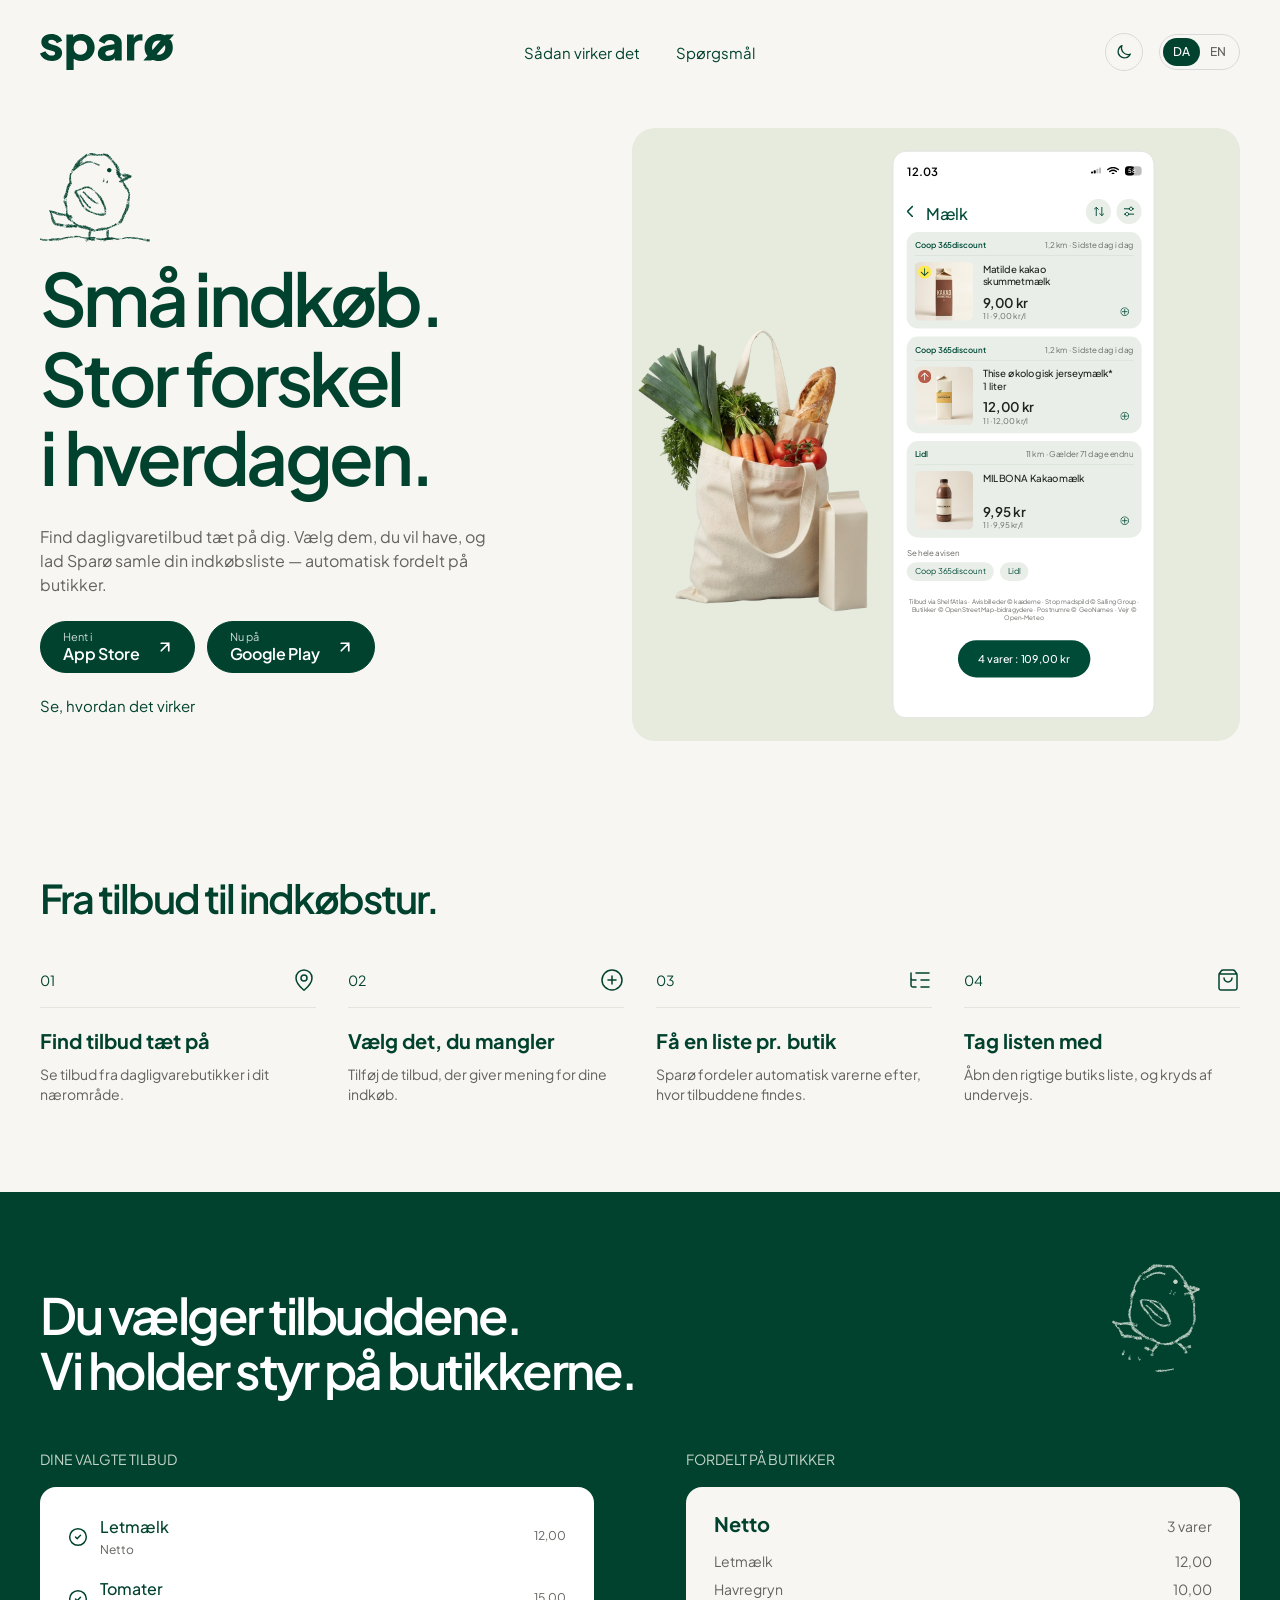
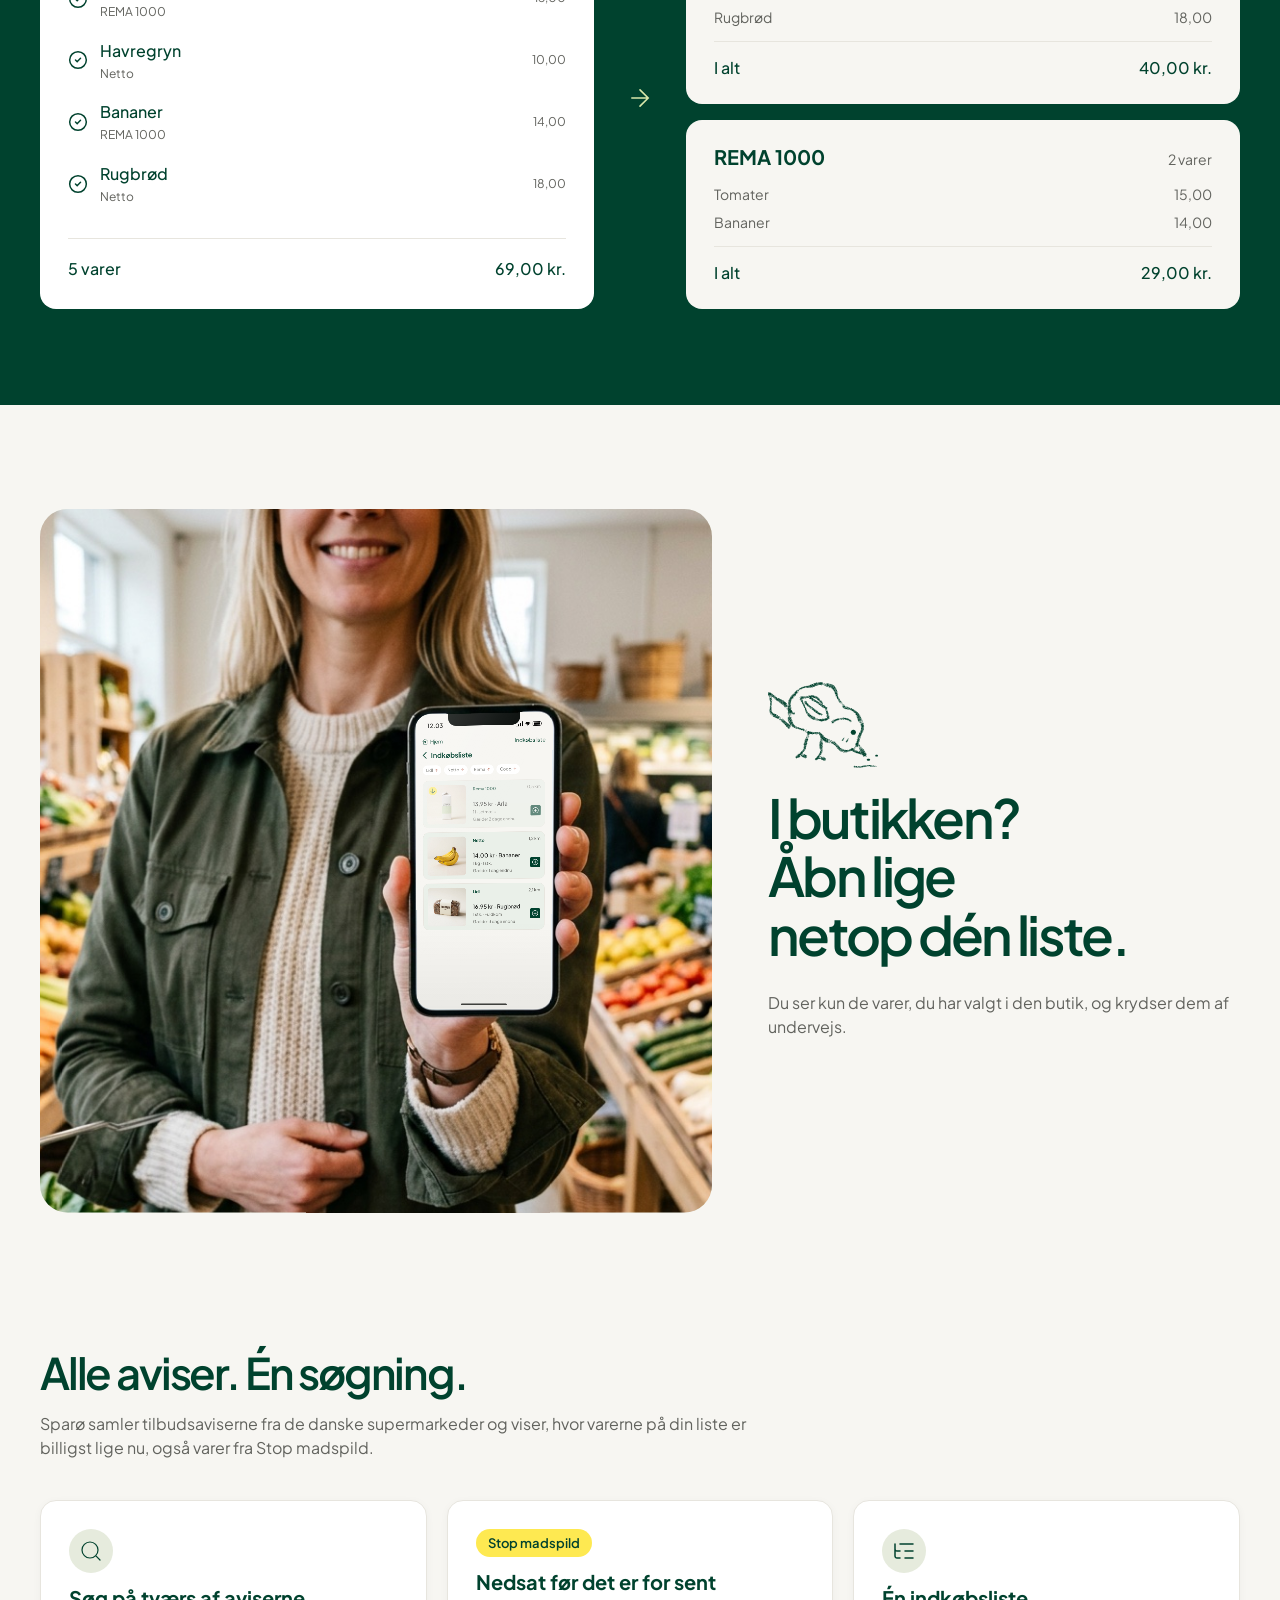
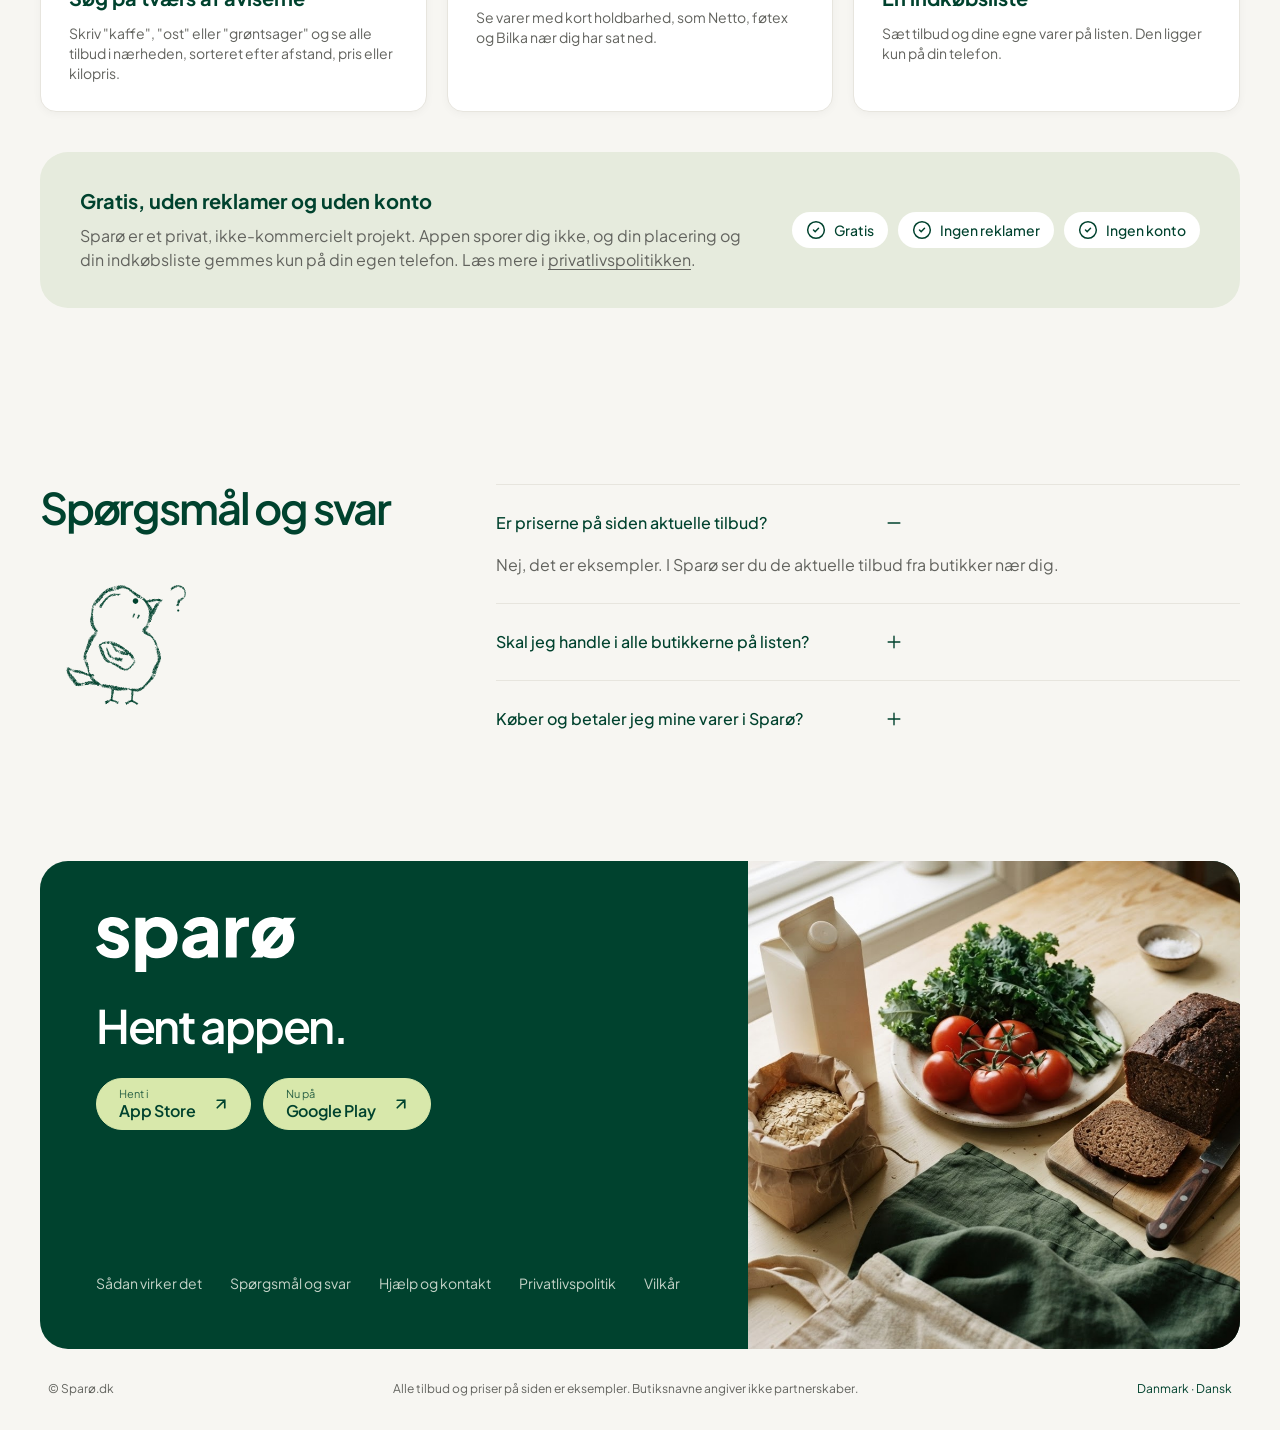
==== commit a16a6b44: "Add privacy, terms and help pages; home "every leaflet" section; self-hosted font - privacy/, terms/" ====
--- a/index.html
+++ b/index.html
@@ -5,10 +5,7 @@
   <meta name="viewport" content="width=device-width, initial-scale=1">
   <title data-i18n="meta.title">Sparø.dk · Fra tilbud til indkøbstur</title>
   <meta name="description" data-i18n-content="meta.description" content="Find dagligvaretilbud tæt på dig. Vælg dem, du vil have, og lad Sparø samle din indkøbsliste — automatisk fordelt på butikker.">
-  <link rel="preconnect" href="https://fonts.googleapis.com">
-  <link rel="preconnect" href="https://fonts.gstatic.com" crossorigin>
-  <link href="https://fonts.googleapis.com/css2?family=Plus+Jakarta+Sans:wght@400;500;600;700&display=swap" rel="stylesheet">
-  <link rel="stylesheet" href="styles.css?v=22">
+  <link rel="stylesheet" href="styles.css?v=25">
   <script>
     // Theme before first paint: the visitor's saved choice, otherwise the system setting.
     (function () {
@@ -106,8 +103,8 @@
                 <img class="milk-offer__marker milk-offer__marker--cheapest" src="assets/icons/milk/marker-cheapest.svg" width="24" height="24" alt="">
               </div>
               <p class="milk-offer__name" data-i18n="app.p1">Matilde kakao skummetmælk</p>
-              <p class="milk-offer__price">9,00 kr</p>
-              <p class="milk-offer__unit">1 l · 9,00 kr/l</p>
+              <p class="milk-offer__price" data-i18n-num>9,00 kr</p>
+              <p class="milk-offer__unit" data-i18n-num>1 l · 9,00 kr/l</p>
               <img class="milk-offer__add" src="assets/icons/milk/add-product.svg" width="13" height="13" alt="">
               <img class="milk-offer__plus" src="assets/icons/milk/plus.svg" width="9.2" height="9.2" alt="">
             </div>
@@ -120,8 +117,8 @@
                 <img class="milk-offer__marker milk-offer__marker--priciest" src="assets/icons/milk/marker-priciest.svg" width="24" height="24" alt="">
               </div>
               <p class="milk-offer__name" data-i18n="app.p2">Thise økologisk jerseymælk* 1 liter</p>
-              <p class="milk-offer__price">12,00 kr</p>
-              <p class="milk-offer__unit">1 l · 12,00 kr/l</p>
+              <p class="milk-offer__price" data-i18n-num>12,00 kr</p>
+              <p class="milk-offer__unit" data-i18n-num>1 l · 12,00 kr/l</p>
               <img class="milk-offer__add" src="assets/icons/milk/add-product.svg" width="13" height="13" alt="">
               <img class="milk-offer__plus" src="assets/icons/milk/plus.svg" width="9.2" height="9.2" alt="">
             </div>
@@ -133,8 +130,8 @@
                 <img src="assets/images/product-cocoa-bottle-da.jpg" data-i18n-src="img.cocoaBottle" alt="">
               </div>
               <p class="milk-offer__name" data-i18n="app.p3">MILBONA Kakaomælk</p>
-              <p class="milk-offer__price">9,95 kr</p>
-              <p class="milk-offer__unit">1 l · 9,95 kr/l</p>
+              <p class="milk-offer__price" data-i18n-num>9,95 kr</p>
+              <p class="milk-offer__unit" data-i18n-num>1 l · 9,95 kr/l</p>
               <img class="milk-offer__add" src="assets/icons/milk/add-product.svg" width="13" height="13" alt="">
               <img class="milk-offer__plus" src="assets/icons/milk/plus.svg" width="9.2" height="9.2" alt="">
             </div>
@@ -195,29 +192,29 @@
             <div class="summary__item">
               <img src="assets/icons/circle-check-small.svg" width="20" height="20" alt="">
               <div><strong data-i18n="item.milk">Letmælk</strong><span>Netto</span></div>
-              <span class="summary__price">12,00</span>
+              <span class="summary__price" data-i18n-num>12,00</span>
             </div>
             <div class="summary__item">
               <img src="assets/icons/circle-check-small.svg" width="20" height="20" alt="">
               <div><strong data-i18n="item.tomatoes">Tomater</strong><span>REMA 1000</span></div>
-              <span class="summary__price">15,00</span>
+              <span class="summary__price" data-i18n-num>15,00</span>
             </div>
             <div class="summary__item">
               <img src="assets/icons/circle-check-small.svg" width="20" height="20" alt="">
               <div><strong data-i18n="item.oats">Havregryn</strong><span>Netto</span></div>
-              <span class="summary__price">10,00</span>
+              <span class="summary__price" data-i18n-num>10,00</span>
             </div>
             <div class="summary__item">
               <img src="assets/icons/circle-check-small.svg" width="20" height="20" alt="">
               <div><strong data-i18n="item.bananas">Bananer</strong><span>REMA 1000</span></div>
-              <span class="summary__price">14,00</span>
+              <span class="summary__price" data-i18n-num>14,00</span>
             </div>
             <div class="summary__item">
               <img src="assets/icons/circle-check-small.svg" width="20" height="20" alt="">
               <div><strong data-i18n="item.rye">Rugbrød</strong><span>Netto</span></div>
-              <span class="summary__price">18,00</span>
-            </div>
-            <div class="summary__total"><span data-i18n="sorted.count">5 varer</span><span>69,00 kr.</span></div>
+              <span class="summary__price" data-i18n-num>18,00</span>
+            </div>
+            <div class="summary__total"><span data-i18n="sorted.count">5 varer</span><span data-i18n-num>69,00 kr.</span></div>
           </div>
         </div>
 
@@ -229,19 +226,19 @@
           <article class="store-card">
             <div class="store-card__head"><h3 class="heading">Netto</h3><span data-i18n="sorted.items3">3 varer</span></div>
             <ul class="store-card__items">
-              <li><span data-i18n="item.milk">Letmælk</span><span>12,00</span></li>
-              <li><span data-i18n="item.oats">Havregryn</span><span>10,00</span></li>
-              <li><span data-i18n="item.rye">Rugbrød</span><span>18,00</span></li>
+              <li><span data-i18n="item.milk">Letmælk</span><span data-i18n-num>12,00</span></li>
+              <li><span data-i18n="item.oats">Havregryn</span><span data-i18n-num>10,00</span></li>
+              <li><span data-i18n="item.rye">Rugbrød</span><span data-i18n-num>18,00</span></li>
             </ul>
-            <div class="store-card__total"><span data-i18n="sorted.subtotal">I alt</span><span>40,00 kr.</span></div>
+            <div class="store-card__total"><span data-i18n="sorted.subtotal">I alt</span><span data-i18n-num>40,00 kr.</span></div>
           </article>
           <article class="store-card">
             <div class="store-card__head"><h3 class="heading">REMA 1000</h3><span data-i18n="sorted.items2">2 varer</span></div>
             <ul class="store-card__items">
-              <li><span data-i18n="item.tomatoes">Tomater</span><span>15,00</span></li>
-              <li><span data-i18n="item.bananas">Bananer</span><span>14,00</span></li>
+              <li><span data-i18n="item.tomatoes">Tomater</span><span data-i18n-num>15,00</span></li>
+              <li><span data-i18n="item.bananas">Bananer</span><span data-i18n-num>14,00</span></li>
             </ul>
-            <div class="store-card__total"><span data-i18n="sorted.subtotal">I alt</span><span>29,00 kr.</span></div>
+            <div class="store-card__total"><span data-i18n="sorted.subtotal">I alt</span><span data-i18n-num>29,00 kr.</span></div>
           </article>
           </div>
         </div>
@@ -349,6 +346,44 @@
     </div>
   </section>
 
+  <!-- More than offers: what else Sparø does, and the privacy promise -->
+  <section class="more" id="more">
+    <div class="container">
+      <div class="more__head" data-stagger>
+        <h2 class="display display--lg" data-reveal="headline" data-i18n="more.title">Alle aviser. Én søgning.</h2>
+        <p class="body text-muted" data-i18n="more.lead">Sparø samler tilbudsaviserne fra de danske supermarkeder og viser, hvor varerne på din liste er billigst lige nu, også varer fra Stop madspild.</p>
+      </div>
+      <div class="features" data-stagger style="--stagger: 110ms">
+        <article class="feature">
+          <span class="feature__icon"><img src="assets/icons/search.svg" width="24" height="24" alt=""></span>
+          <h3 class="heading" data-i18n="more.f1.title">Søg på tværs af aviserne</h3>
+          <p class="body-sm text-muted" data-i18n="more.f1.text">Skriv "kaffe", "ost" eller "grøntsager" og se alle tilbud i nærheden, sorteret efter afstand, pris eller kilopris.</p>
+        </article>
+        <article class="feature">
+          <span class="feature__tag">Stop madspild</span>
+          <h3 class="heading" data-i18n="more.f2.title">Nedsat før det er for sent</h3>
+          <p class="body-sm text-muted" data-i18n="more.f2.text">Se varer med kort holdbarhed, som Netto, føtex og Bilka nær dig har sat ned.</p>
+        </article>
+        <article class="feature">
+          <span class="feature__icon"><img src="assets/icons/list-tree.svg" width="24" height="24" alt=""></span>
+          <h3 class="heading" data-i18n="more.f3.title">Én indkøbsliste</h3>
+          <p class="body-sm text-muted" data-i18n="more.f3.text">Sæt tilbud og dine egne varer på listen. Den ligger kun på din telefon.</p>
+        </article>
+      </div>
+      <div class="promise" data-reveal="scale">
+        <div class="promise__text">
+          <h3 class="heading" data-i18n="more.promise.title">Gratis, uden reklamer og uden konto</h3>
+          <p class="body text-muted" data-i18n="more.promise.text">Sparø er et privat, ikke-kommercielt projekt. Appen sporer dig ikke, og din placering og din indkøbsliste gemmes kun på din egen telefon. Læs mere i <a href="privacy/">privatlivspolitikken</a>.</p>
+        </div>
+        <ul class="promise__list">
+          <li><img src="assets/icons/circle-check-small.svg" width="20" height="20" alt=""><span data-i18n="more.promise.free">Gratis</span></li>
+          <li><img src="assets/icons/circle-check-small.svg" width="20" height="20" alt=""><span data-i18n="more.promise.ads">Ingen reklamer</span></li>
+          <li><img src="assets/icons/circle-check-small.svg" width="20" height="20" alt=""><span data-i18n="more.promise.account">Ingen konto</span></li>
+        </ul>
+      </div>
+    </div>
+  </section>
+
   <!-- Questions -->
   <section class="faq" id="faq">
     <div class="container faq__inner">
@@ -404,6 +439,9 @@
         <nav class="app-card__links" aria-label="Sidefod" data-i18n-aria="a11y.footerNav">
           <a href="#how" data-i18n="nav.how">Sådan virker det</a>
           <a href="#faq" data-i18n="footer.faq">Spørgsmål og svar</a>
+          <a href="support/" data-i18n="footer.support">Hjælp og kontakt</a>
+          <a href="privacy/" data-i18n="footer.privacy">Privatlivspolitik</a>
+          <a href="terms/" data-i18n="footer.terms">Vilkår</a>
         </nav>
       </div>
       <img class="app-card__photo" data-parallax="0.05" src="assets/images/groceries-at-home.jpg" width="464" height="488" alt="" data-i18n-alt="alt.home" loading="lazy">
@@ -416,7 +454,7 @@
   </div>
 </footer>
 
-<script src="i18n.js?v=22"></script>
-<script src="main.js?v=22"></script>
+<script src="i18n.js?v=25"></script>
+<script src="main.js?v=25"></script>
 </body>
 </html>
--- a/styles.css
+++ b/styles.css
@@ -1,4 +1,11 @@
 /* Sparø — tokens from the Figma "Sparo" variables */
+
+/* Plus Jakarta Sans, served from this site (no Google Fonts request, so visitors' IP addresses stay here). */
+@font-face { font-family: "Plus Jakarta Sans"; font-weight: 400; font-display: swap; src: url("assets/fonts/PlusJakartaSans_400Regular.ttf") format("truetype"); }
+@font-face { font-family: "Plus Jakarta Sans"; font-weight: 500; font-display: swap; src: url("assets/fonts/PlusJakartaSans_500Medium.ttf") format("truetype"); }
+@font-face { font-family: "Plus Jakarta Sans"; font-weight: 600; font-display: swap; src: url("assets/fonts/PlusJakartaSans_600SemiBold.ttf") format("truetype"); }
+@font-face { font-family: "Plus Jakarta Sans"; font-weight: 700; font-display: swap; src: url("assets/fonts/PlusJakartaSans_700Bold.ttf") format("truetype"); }
+
 :root {
   --brand-primary: #00422e;
   --text-brand: #00422e;
@@ -373,6 +380,50 @@
 .trip__guidance { flex: 1; min-width: 0; display: flex; flex-direction: column; gap: 28px; }
 .trip__guidance > .body { max-width: 30em; }
 
+/* ---------- More than offers: features + promise ---------- */
+.more > .container { padding-top: 32px; padding-bottom: 96px; display: flex; flex-direction: column; gap: 40px; }
+.more__head { display: flex; flex-direction: column; gap: 16px; max-width: 720px; }
+.features { display: grid; grid-template-columns: repeat(3, minmax(0, 1fr)); gap: 20px; }
+.feature {
+  display: flex; flex-direction: column; gap: 12px; padding: 28px;
+  background: var(--surface-default); border: 1px solid var(--border-subtle); border-radius: var(--radius-card);
+  box-shadow: var(--shadow-surface);
+}
+.feature__icon { width: 44px; height: 44px; display: inline-flex; align-items: center; justify-content: center; border-radius: var(--radius-pill); background: var(--surface-sage); }
+.feature__tag { align-self: flex-start; height: 28px; padding: 4px 12px; border-radius: var(--radius-chip); background: #fee951; color: #00422e; font-size: 13px; line-height: 20px; font-weight: 600; white-space: nowrap; }
+.promise {
+  display: flex; align-items: center; gap: 32px; padding: 36px 40px;
+  background: var(--surface-sage); border-radius: var(--radius-panel);
+}
+.promise__text { flex: 1; min-width: 0; display: flex; flex-direction: column; gap: 10px; }
+.promise__list { display: flex; flex-wrap: wrap; gap: 10px; }
+.promise__list li { display: inline-flex; align-items: center; gap: 8px; padding: 8px 14px; border-radius: var(--radius-pill); background: var(--surface-default); font-size: 14px; line-height: 20px; font-weight: 500; }
+.promise a { text-decoration: underline; text-underline-offset: 3px; }
+
+/* ---------- Legal and help pages ---------- */
+/* Each page holds both languages; the one not chosen is hidden (Danish shows when JavaScript is off). */
+html[lang="en"] .only-da, html[lang="da"] .only-en, html:not([lang="en"]) .only-en { display: none; }
+.legal > .container { padding-top: 24px; padding-bottom: 96px; }
+.legal__doc { max-width: 760px; display: flex; flex-direction: column; gap: 14px; }
+.legal__doc .display { margin-bottom: 4px; }
+.legal__meta { font-size: 14px; line-height: 20px; color: var(--text-muted); margin-bottom: 8px; }
+.legal__doc h2 { font-size: 20px; line-height: 26px; font-weight: 700; color: var(--ink); margin-top: 22px; }
+.legal__doc p, .legal__doc li { font-size: 16px; line-height: 26px; color: var(--text-primary); }
+.legal__doc ul { list-style: disc; padding-left: 22px; display: flex; flex-direction: column; gap: 8px; }
+.legal__doc a { text-decoration: underline; text-underline-offset: 3px; }
+.legal__note { padding: 20px 24px; border-radius: var(--radius-card); background: var(--surface-sage); }
+.legal__note p { color: var(--ink); }
+.legal__table { width: 100%; border-collapse: collapse; font-size: 15px; line-height: 22px; }
+.legal__table th, .legal__table td { text-align: left; vertical-align: top; padding: 12px 10px; border-bottom: 1px solid var(--border-subtle); color: var(--text-primary); }
+.legal__table th { font-weight: 600; color: var(--ink); }
+@media (max-width: 640px) {
+  .legal__table, .legal__table thead, .legal__table tbody, .legal__table tr, .legal__table th, .legal__table td { display: block; }
+  .legal__table thead { display: none; }
+  .legal__table tr { padding: 12px 0; border-bottom: 1px solid var(--border-subtle); }
+  .legal__table td { border: 0; padding: 2px 0; }
+  .legal__table td:first-child { font-weight: 600; color: var(--ink); }
+}
+
 /* ---------- FAQ ---------- */
 
 .faq__inner { display: flex; align-items: flex-start; gap: 112px; padding-top: 80px; padding-bottom: 104px; }
@@ -549,6 +600,8 @@
   .split-heading { flex-direction: column; align-items: flex-start; gap: 24px; }
   .split-heading__title--740 { width: 100%; }
   .faq__inner { flex-direction: column; gap: 40px; }
+  .features { grid-template-columns: minmax(0, 1fr); }
+  .promise { flex-direction: column; align-items: flex-start; padding: 28px 24px; }
   .faq__intro { width: 100%; max-width: 520px; }
   .app-card { flex-direction: column; }
   .app-card__photo { width: 100%; min-height: 0; height: 300px; }
